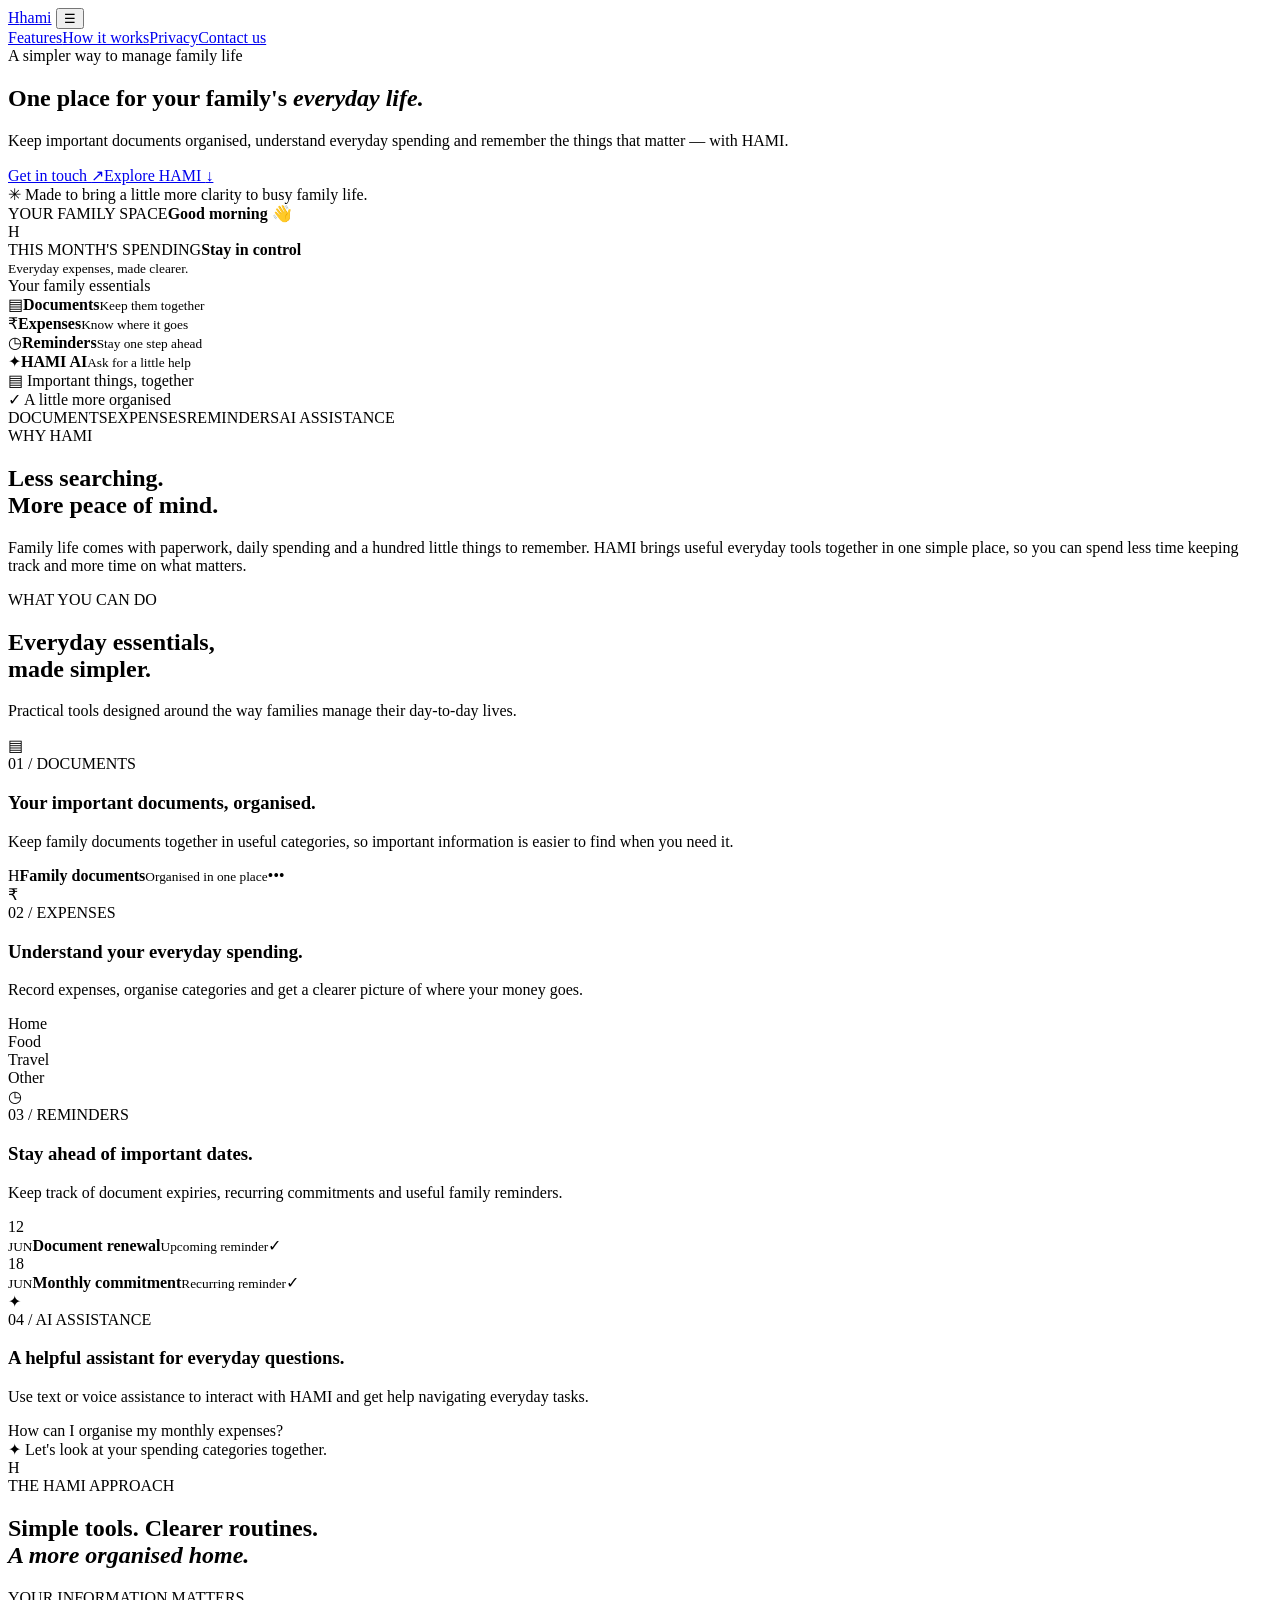
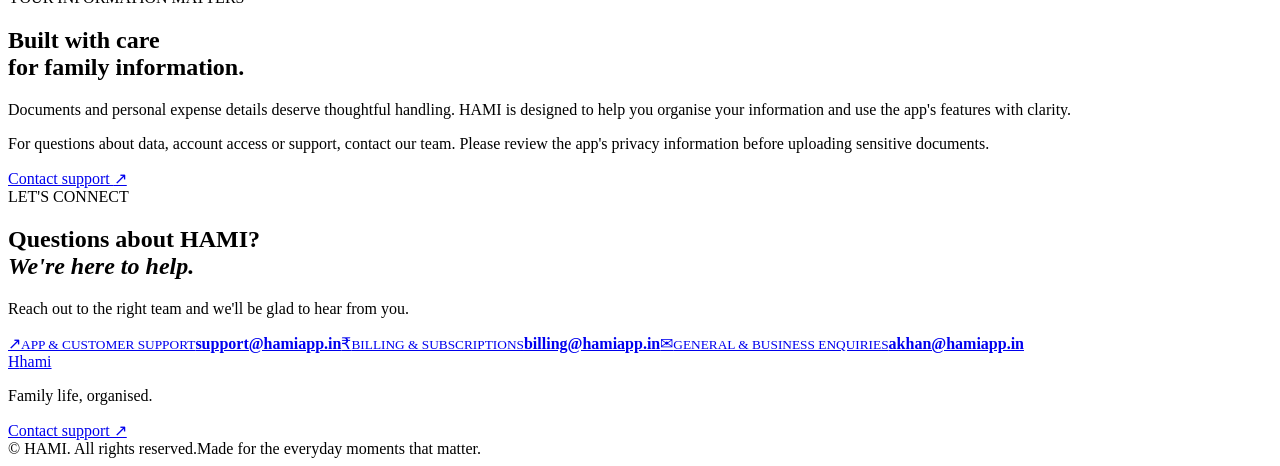
==== index.html @ 079fa2fc "Add HAMI one-page landing website" ====
<!doctype html>
<html lang="en">
<head>
  <meta charset="utf-8">
  <meta name="viewport" content="width=device-width, initial-scale=1">
  <meta name="theme-color" content="#123b32">
  <meta name="description" content="HAMI helps families organise important documents, track everyday expenses and stay on top of reminders.">
  <meta property="og:title" content="HAMI — Family life, organised">
  <meta property="og:description" content="One place for your family's documents, everyday expenses and reminders.">
  <meta property="og:type" content="website">
  <meta property="og:url" content="https://hamiapp.in/">
  <title>HAMI — Family life, organised</title>
  <link rel="icon" href="assets/favicon.svg" type="image/svg+xml">
  <link rel="preconnect" href="https://fonts.googleapis.com">
  <link rel="preconnect" href="https://fonts.gstatic.com" crossorigin>
  <link href="https://fonts.googleapis.com/css2?family=DM+Sans:wght@400;500;600;700&family=Manrope:wght@500;600;700;800&display=swap" rel="stylesheet">
  <link rel="stylesheet" href="styles.css">
</head>
<body>
  <header class="site-header">
    <nav class="nav wrap" aria-label="Main navigation">
      <a class="brand" href="#" aria-label="HAMI home"><span class="brand-mark">H</span><span>hami</span></a>
      <button class="menu-toggle" aria-label="Toggle navigation" aria-expanded="false">☰</button>
      <div class="nav-links"><a href="#features">Features</a><a href="#how">How it works</a><a href="#privacy">Privacy</a><a class="nav-cta" href="mailto:support@hamiapp.in">Contact us</a></div>
    </nav>
  </header>
  <main>
    <section class="hero"><div class="hero-glow"></div><div class="wrap hero-grid">
      <div class="hero-copy"><div class="eyebrow"><span class="eyebrow-dot"></span> A simpler way to manage family life</div>
        <h1>One place for your family's <em>everyday life.</em></h1>
        <p class="hero-lede">Keep important documents organised, understand everyday spending and remember the things that matter — with HAMI.</p>
        <div class="hero-actions"><a class="button button-light" href="mailto:support@hamiapp.in?subject=HAMI%20app%20enquiry">Get in touch <span>↗</span></a><a class="text-link" href="#features">Explore HAMI <span>↓</span></a></div>
        <div class="hero-note"><span class="note-icon">✳</span> Made to bring a little more clarity to busy family life.</div>
      </div>
      <div class="hero-art" aria-label="Illustration of the HAMI family organiser app"><div class="orbit orbit-one"></div><div class="orbit orbit-two"></div>
        <div class="app-card"><div class="app-top"><div><span class="app-kicker">YOUR FAMILY SPACE</span><strong>Good morning 👋</strong></div><span class="avatar">H</span></div>
          <div class="balance-card"><span>THIS MONTH'S SPENDING</span><strong>Stay in control</strong><div class="balance-line"><i></i><i></i><i></i><i></i><i></i><i></i><i></i><i></i><i></i><i></i><i></i><i></i></div><small>Everyday expenses, made clearer.</small></div>
          <div class="mini-heading">Your family essentials</div><div class="app-tiles">
            <div class="app-tile"><span class="tile-icon mint">▤</span><b>Documents</b><small>Keep them together</small></div><div class="app-tile"><span class="tile-icon peach">₹</span><b>Expenses</b><small>Know where it goes</small></div><div class="app-tile"><span class="tile-icon lilac">◷</span><b>Reminders</b><small>Stay one step ahead</small></div><div class="app-tile"><span class="tile-icon yellow">✦</span><b>HAMI AI</b><small>Ask for a little help</small></div>
          </div>
        </div><div class="floating-tag tag-doc"><span>▤</span> Important things, together</div><div class="floating-tag tag-check"><span>✓</span> A little more organised</div>
      </div></div><div class="hero-bottom wrap"><span>DOCUMENTS</span><i></i><span>EXPENSES</span><i></i><span>REMINDERS</span><i></i><span>AI ASSISTANCE</span></div>
    </section>
    <section class="intro section wrap" id="how"><div class="section-label">WHY HAMI</div><div class="intro-content"><h2>Less searching.<br><span>More peace of mind.</span></h2><p>Family life comes with paperwork, daily spending and a hundred little things to remember. HAMI brings useful everyday tools together in one simple place, so you can spend less time keeping track and more time on what matters.</p></div></section>
    <section class="features section" id="features"><div class="wrap"><div class="section-heading"><div><div class="section-label">WHAT YOU CAN DO</div><h2>Everyday essentials,<br>made simpler.</h2></div><p>Practical tools designed around the way families manage their day-to-day lives.</p></div>
      <div class="feature-grid">
        <article class="feature-card feature-large"><div class="feature-icon icon-green">▤</div><div class="feature-number">01 / DOCUMENTS</div><h3>Your important documents, organised.</h3><p>Keep family documents together in useful categories, so important information is easier to find when you need it.</p><div class="document-stack"><div class="doc doc-back"></div><div class="doc doc-mid"></div><div class="doc doc-front"><span>H</span><b>Family documents</b><small>Organised in one place</small><i>•••</i></div></div></article>
        <article class="feature-card"><div class="feature-icon icon-peach">₹</div><div class="feature-number">02 / EXPENSES</div><h3>Understand your everyday spending.</h3><p>Record expenses, organise categories and get a clearer picture of where your money goes.</p><div class="spend-bars"><div><span>Home</span><i style="--w:86%"></i></div><div><span>Food</span><i style="--w:62%"></i></div><div><span>Travel</span><i style="--w:43%"></i></div><div><span>Other</span><i style="--w:28%"></i></div></div></article>
        <article class="feature-card"><div class="feature-icon icon-lilac">◷</div><div class="feature-number">03 / REMINDERS</div><h3>Stay ahead of important dates.</h3><p>Keep track of document expiries, recurring commitments and useful family reminders.</p><div class="reminder-list"><div><span class="date-chip">12<br><small>JUN</small></span><span><b>Document renewal</b><small>Upcoming reminder</small></span><span class="check">✓</span></div><div><span class="date-chip date-soft">18<br><small>JUN</small></span><span><b>Monthly commitment</b><small>Recurring reminder</small></span><span class="check">✓</span></div></div></article>
        <article class="feature-card feature-ai"><div class="feature-icon icon-yellow">✦</div><div class="feature-number">04 / AI ASSISTANCE</div><h3>A helpful assistant for everyday questions.</h3><p>Use text or voice assistance to interact with HAMI and get help navigating everyday tasks.</p><div class="chat-preview"><div class="chat-bubble">How can I organise my monthly expenses?</div><div class="chat-reply"><span class="ai-spark">✦</span> Let's look at your spending categories together.</div></div></article>
      </div></div></section>
    <section class="statement section wrap"><div class="statement-mark">H</div><div><div class="section-label">THE HAMI APPROACH</div><h2>Simple tools. Clearer routines.<br><em>A more organised home.</em></h2></div></section>
    <section class="privacy section" id="privacy"><div class="wrap privacy-grid"><div><div class="section-label">YOUR INFORMATION MATTERS</div><h2>Built with care<br>for family information.</h2></div><div class="privacy-copy"><p>Documents and personal expense details deserve thoughtful handling. HAMI is designed to help you organise your information and use the app's features with clarity.</p><p>For questions about data, account access or support, contact our team. Please review the app's privacy information before uploading sensitive documents.</p><a class="text-link dark-link" href="mailto:support@hamiapp.in?subject=Privacy%20question">Contact support <span>↗</span></a></div></div></section>
    <section class="contact section wrap"><div class="contact-panel"><div class="section-label">LET'S CONNECT</div><h2>Questions about HAMI?<br><em>We're here to help.</em></h2><p>Reach out to the right team and we'll be glad to hear from you.</p><div class="contact-links">
      <a href="mailto:support@hamiapp.in"><span class="contact-symbol">↗</span><span><small>APP & CUSTOMER SUPPORT</small><b>support@hamiapp.in</b></span></a><a href="mailto:billing@hamiapp.in"><span class="contact-symbol">₹</span><span><small>BILLING & SUBSCRIPTIONS</small><b>billing@hamiapp.in</b></span></a><a href="mailto:akhan@hamiapp.in"><span class="contact-symbol">✉</span><span><small>GENERAL & BUSINESS ENQUIRIES</small><b>akhan@hamiapp.in</b></span></a>
    </div></div></section>
  </main>
  <footer class="footer"><div class="wrap footer-top"><a class="brand brand-footer" href="#"><span class="brand-mark">H</span><span>hami</span></a><p>Family life, organised.</p><a href="mailto:support@hamiapp.in">Contact support ↗</a></div><div class="wrap footer-bottom"><span>© <span id="year"></span> HAMI. All rights reserved.</span><span>Made for the everyday moments that matter.</span></div></footer>
  <script src="script.js"></script>
</body></html>
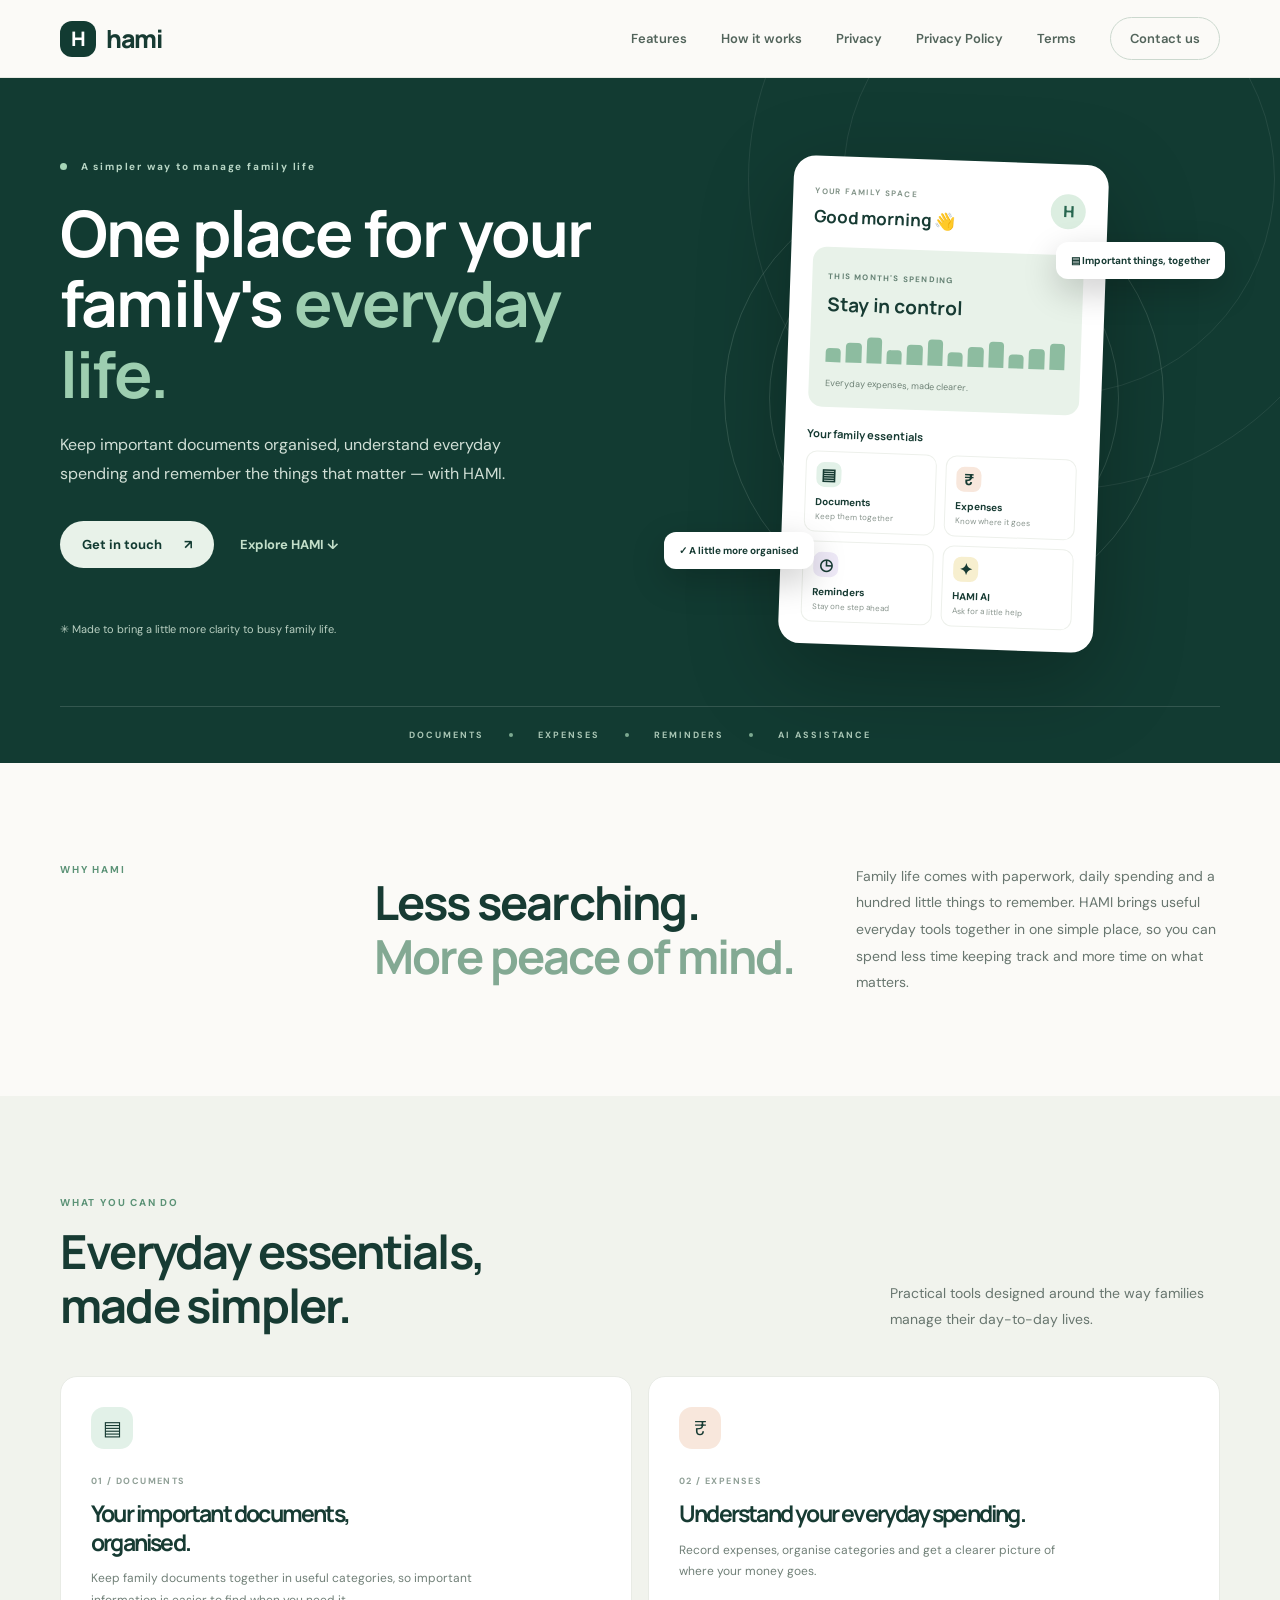
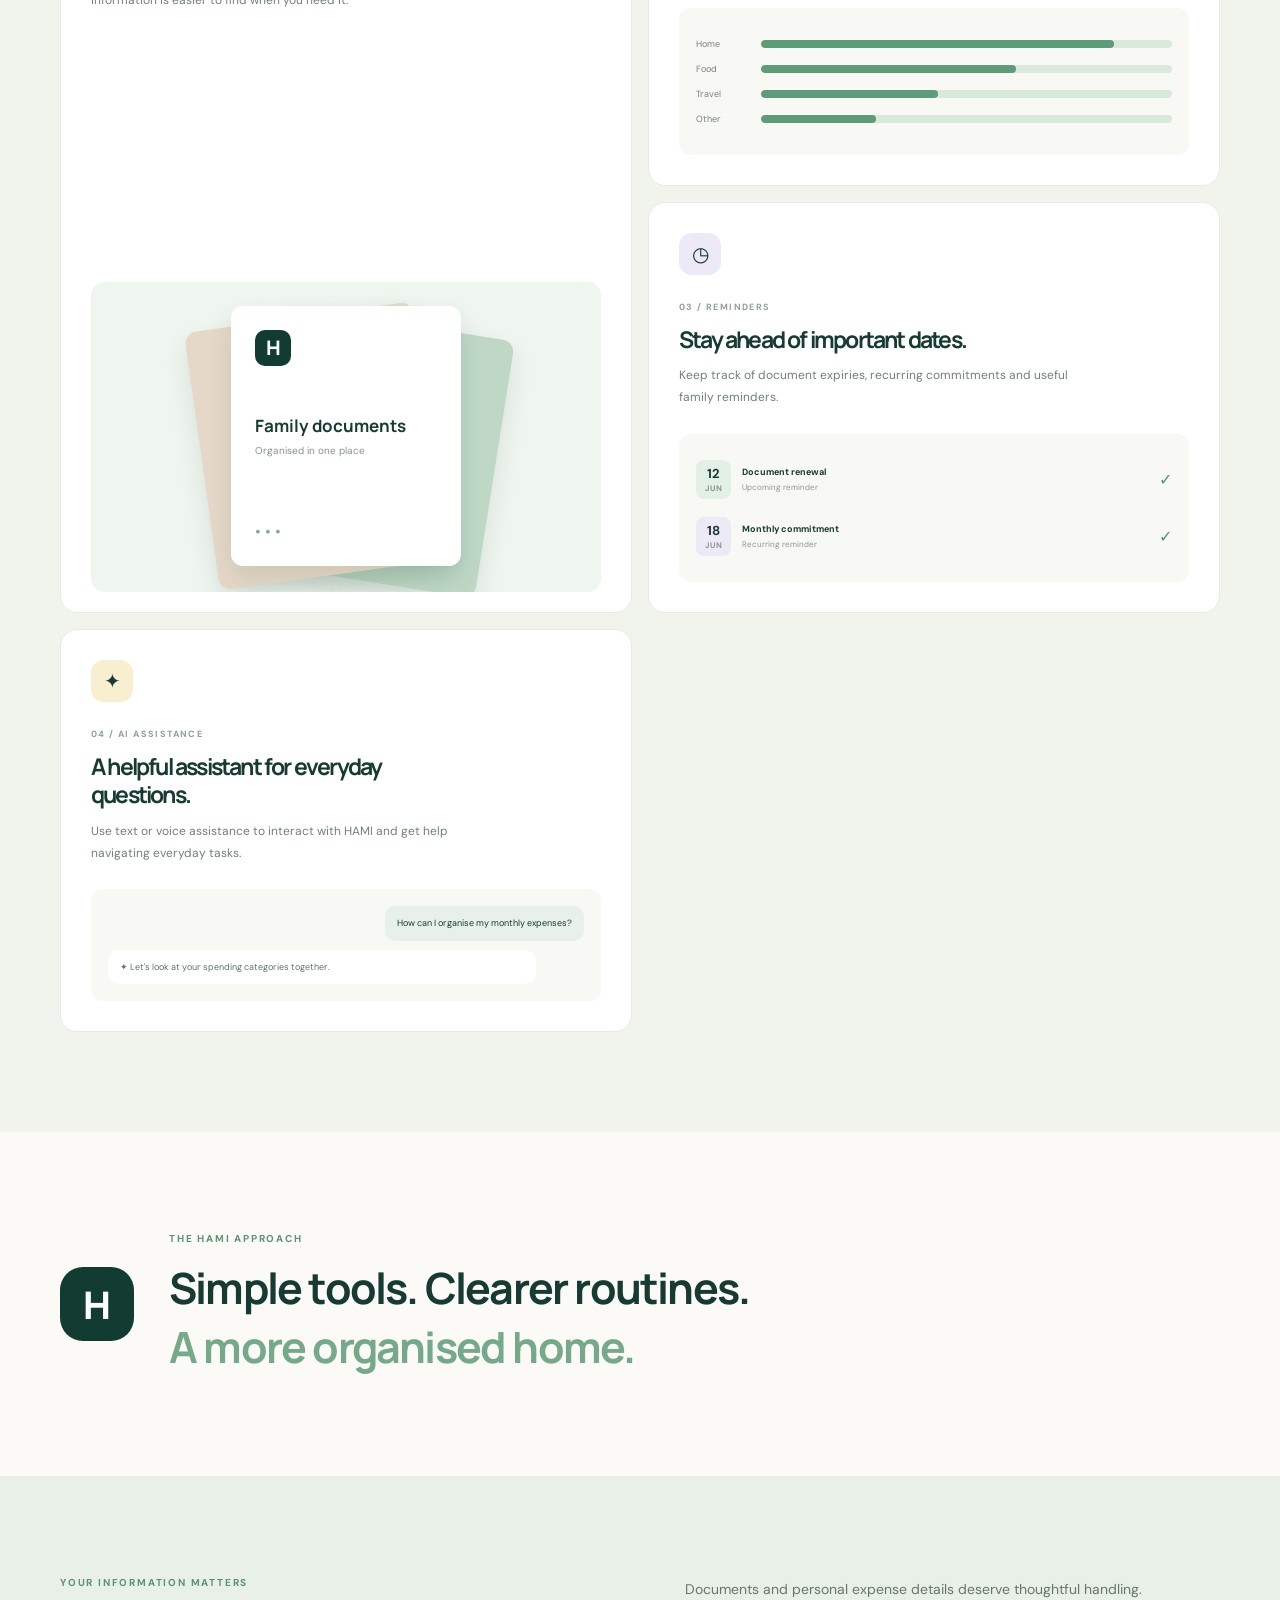
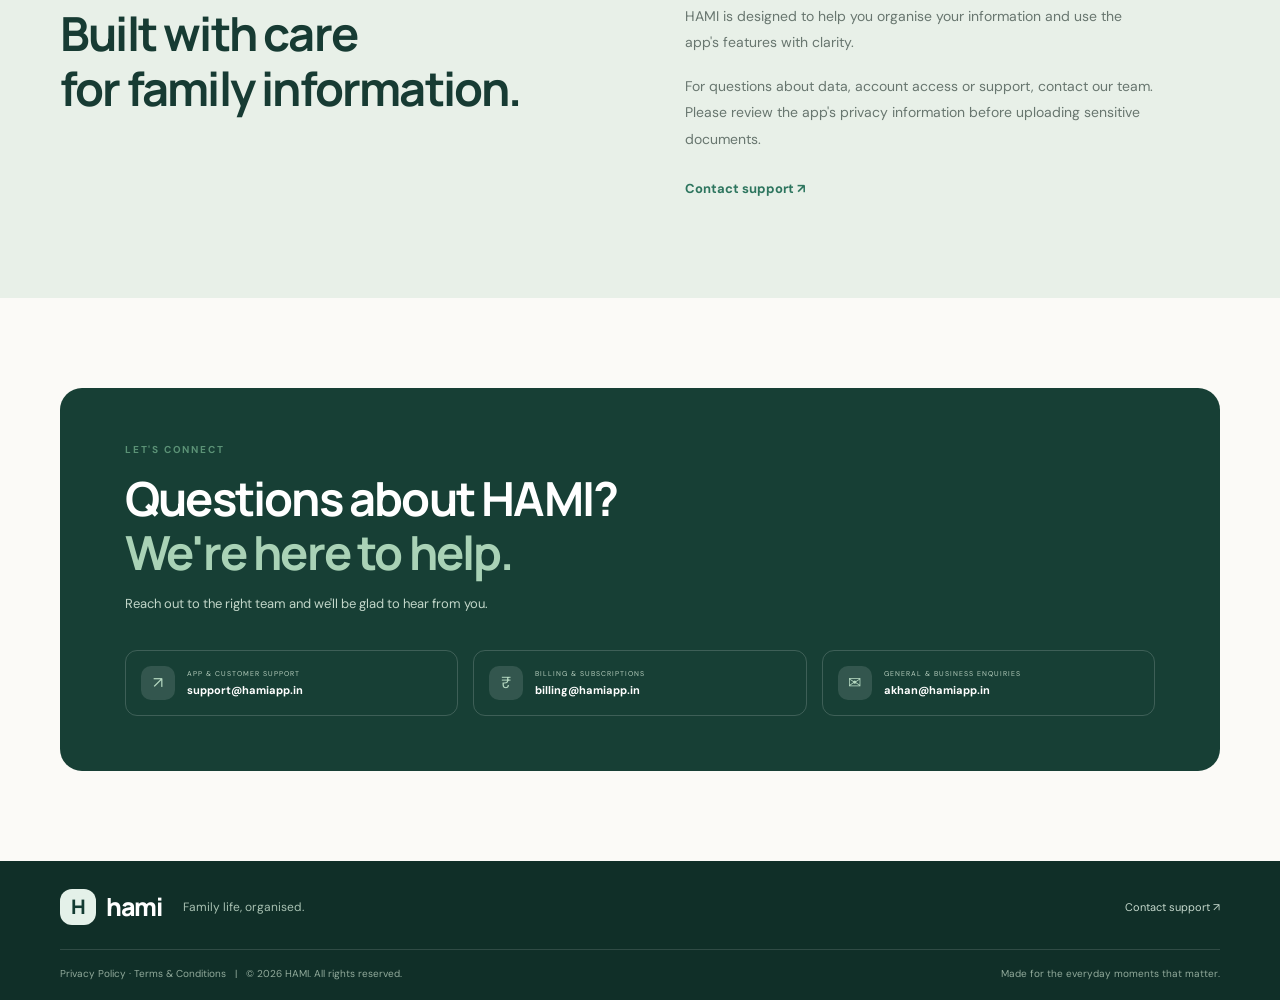
==== commit 1ebcfc47: "Link legal pages from HAMI landing page" ====
--- a/index.html
+++ b/index.html
@@ -21,7 +21,7 @@
     <nav class="nav wrap" aria-label="Main navigation">
       <a class="brand" href="#" aria-label="HAMI home"><span class="brand-mark">H</span><span>hami</span></a>
       <button class="menu-toggle" aria-label="Toggle navigation" aria-expanded="false">☰</button>
-      <div class="nav-links"><a href="#features">Features</a><a href="#how">How it works</a><a href="#privacy">Privacy</a><a class="nav-cta" href="mailto:support@hamiapp.in">Contact us</a></div>
+      <div class="nav-links"><a href="#features">Features</a><a href="#how">How it works</a><a href="#privacy">Privacy</a><a href="/privacy">Privacy Policy</a><a href="/terms">Terms</a><a class="nav-cta" href="mailto:support@hamiapp.in">Contact us</a></div>
     </nav>
   </header>
   <main>
@@ -51,10 +51,10 @@
       </div></div></section>
     <section class="statement section wrap"><div class="statement-mark">H</div><div><div class="section-label">THE HAMI APPROACH</div><h2>Simple tools. Clearer routines.<br><em>A more organised home.</em></h2></div></section>
     <section class="privacy section" id="privacy"><div class="wrap privacy-grid"><div><div class="section-label">YOUR INFORMATION MATTERS</div><h2>Built with care<br>for family information.</h2></div><div class="privacy-copy"><p>Documents and personal expense details deserve thoughtful handling. HAMI is designed to help you organise your information and use the app's features with clarity.</p><p>For questions about data, account access or support, contact our team. Please review the app's privacy information before uploading sensitive documents.</p><a class="text-link dark-link" href="mailto:support@hamiapp.in?subject=Privacy%20question">Contact support <span>↗</span></a></div></div></section>
-    <section class="contact section wrap"><div class="contact-panel"><div class="section-label">LET'S CONNECT</div><h2>Questions about HAMI?<br><em>We're here to help.</em></h2><p>Reach out to the right team and we'll be glad to hear from you.</p><div class="contact-links">
+    <section class="contact section wrap" id="contact"><div class="contact-panel"><div class="section-label">LET'S CONNECT</div><h2>Questions about HAMI?<br><em>We're here to help.</em></h2><p>Reach out to the right team and we'll be glad to hear from you.</p><div class="contact-links">
       <a href="mailto:support@hamiapp.in"><span class="contact-symbol">↗</span><span><small>APP & CUSTOMER SUPPORT</small><b>support@hamiapp.in</b></span></a><a href="mailto:billing@hamiapp.in"><span class="contact-symbol">₹</span><span><small>BILLING & SUBSCRIPTIONS</small><b>billing@hamiapp.in</b></span></a><a href="mailto:akhan@hamiapp.in"><span class="contact-symbol">✉</span><span><small>GENERAL & BUSINESS ENQUIRIES</small><b>akhan@hamiapp.in</b></span></a>
     </div></div></section>
   </main>
-  <footer class="footer"><div class="wrap footer-top"><a class="brand brand-footer" href="#"><span class="brand-mark">H</span><span>hami</span></a><p>Family life, organised.</p><a href="mailto:support@hamiapp.in">Contact support ↗</a></div><div class="wrap footer-bottom"><span>© <span id="year"></span> HAMI. All rights reserved.</span><span>Made for the everyday moments that matter.</span></div></footer>
+  <footer class="footer"><div class="wrap footer-top"><a class="brand brand-footer" href="#"><span class="brand-mark">H</span><span>hami</span></a><p>Family life, organised.</p><a href="mailto:support@hamiapp.in">Contact support ↗</a></div><div class="wrap footer-bottom"><span><a href="/privacy">Privacy Policy</a> · <a href="/terms">Terms & Conditions</a> &nbsp; | &nbsp; © <span id="year"></span> HAMI. All rights reserved.</span><span>Made for the everyday moments that matter.</span></div></footer>
   <script src="script.js"></script>
 </body></html>
--- a/styles.css
+++ b/styles.css
@@ -0,0 +1 @@
+:root{--ink:#173b33;--deep:#123b32;--green:#2d755e;--paper:#fbfaf7;--muted:#68766f;--peach:#f8e7dc;--lilac:#eee9f7;--yellow:#f7efcf}*{box-sizing:border-box}html{scroll-behavior:smooth}body{margin:0;background:var(--paper);color:var(--ink);font-family:"DM Sans",sans-serif}a{color:inherit;text-decoration:none}.wrap{width:min(1160px,calc(100% - 48px));margin:auto}.site-header{height:78px;background:#fbfaf7f2;border-bottom:1px solid #e7e9e3;position:sticky;top:0;z-index:20;backdrop-filter:blur(14px)}.nav{height:100%;display:flex;align-items:center;justify-content:space-between}.brand{display:flex;align-items:center;gap:10px;font:800 25px Manrope,sans-serif;letter-spacing:-1.4px}.brand-mark{display:grid;place-items:center;width:36px;height:36px;background:var(--deep);color:#fff;border-radius:12px;font:800 20px Manrope}.nav-links{display:flex;align-items:center;gap:34px;font-size:13px;font-weight:600;color:#52645b}.nav-cta{border:1px solid #cbd8ce;border-radius:30px;padding:12px 19px}.menu-toggle{display:none;border:0;background:none;font-size:23px;color:var(--ink)}.hero{background:var(--deep);color:#fff;position:relative;overflow:hidden;padding:82px 0 0}.hero:before,.hero:after{content:"";position:absolute;border:1px solid #ffffff14;border-radius:50%;right:-90px;top:-210px;width:620px;height:620px}.hero:after{width:430px;height:430px;right:5px;top:-115px}.hero-grid{display:grid;grid-template-columns:1fr 1fr;align-items:center;gap:54px;position:relative;z-index:1;padding-bottom:70px}.eyebrow,.section-label,.feature-number{font-size:10px;letter-spacing:1.8px;font-weight:700}.eyebrow{color:#b9d7c6}.eyebrow-dot{display:inline-block;width:7px;height:7px;border-radius:50%;background:#a6d5b7;margin-right:10px}h1,h2,h3{font-family:Manrope,sans-serif;letter-spacing:-1.8px}h1{font-size:clamp(42px,5vw,65px);line-height:1.1;margin:25px 0 22px}h1 em,h2 em{font-style:normal;color:#9dceb0}.hero-lede{font-size:16px;line-height:1.8;color:#d1dfd6;max-width:490px}.hero-actions{display:flex;align-items:center;gap:26px;margin-top:32px}.button{display:inline-flex;gap:22px;border-radius:30px;padding:15px 22px;font-weight:700;font-size:13px}.button-light{background:#e8f2e9;color:var(--deep)}.text-link{font-weight:700;font-size:13px;color:#c2dec9}.hero-note{margin-top:54px;color:#b8cfc1;font-size:11px}.hero-art{height:475px;display:grid;place-items:center;position:relative}.orbit{position:absolute;border:1px solid #ddf1e226;border-radius:50%;width:440px;height:440px}.orbit-two{width:350px;height:350px}.app-card{width:315px;background:#fff;color:var(--ink);border-radius:22px;padding:22px;box-shadow:0 28px 90px #0004;transform:rotate(2deg);position:relative;z-index:2}.app-top{display:flex;justify-content:space-between;align-items:center;margin-bottom:19px}.app-top strong{display:block;font:700 17px Manrope;margin-top:6px}.app-kicker{font-size:8px;letter-spacing:1.4px;color:#84958a;font-weight:700}.avatar{width:35px;height:35px;border-radius:50%;display:grid;place-items:center;background:#dceee1;color:#27664f;font-weight:800}.balance-card{background:#e8f2e9;border-radius:14px;padding:16px}.balance-card>span{font-size:8px;letter-spacing:1.2px;color:#658274;font-weight:700}.balance-card strong{display:block;font:700 19px Manrope;margin:7px 0 14px}.balance-card small{font-size:9px;color:#6e8276}.balance-line{height:31px;display:flex;align-items:end;gap:5px;margin-bottom:8px}.balance-line i{display:block;flex:1;border-radius:4px 4px 0 0;background:#8dbca0;height:55%}.balance-line i:nth-child(3n){height:85%}.balance-line i:nth-child(3n+1){height:45%}.balance-line i:nth-child(3n+2){height:65%}.mini-heading{font:700 11px Manrope;margin:19px 0 10px}.app-tiles{display:grid;grid-template-columns:1fr 1fr;gap:9px}.app-tile{border:1px solid #edf0eb;border-radius:11px;padding:10px}.tile-icon{display:grid;place-items:center;width:25px;height:25px;border-radius:8px;font-weight:700;margin-bottom:8px}.mint,.icon-green{background:#e2f1e8}.peach,.icon-peach{background:var(--peach)}.lilac,.icon-lilac{background:var(--lilac)}.yellow,.icon-yellow{background:var(--yellow)}.app-tile b,.app-tile small{display:block}.app-tile b{font-size:10px}.app-tile small{font-size:8px;color:#89958e;margin-top:3px}.floating-tag{position:absolute;z-index:3;background:#fff;color:var(--ink);border-radius:12px;padding:12px 15px;box-shadow:0 12px 35px #0003;font-size:10px;font-weight:700}.tag-doc{top:82px;right:-5px}.tag-check{bottom:66px;left:-3px}.hero-bottom{height:57px;border-top:1px solid #ffffff24;display:flex;align-items:center;justify-content:center;gap:25px;color:#a9c6b5;font-size:9px;letter-spacing:2px;font-weight:700;position:relative;z-index:1}.hero-bottom i{height:4px;width:4px;border-radius:50%;background:#7da991}.section{padding:100px 0}.intro{display:grid;grid-template-columns:.6fr 2fr;gap:60px}.section-label{color:#5b9276}.intro-content{display:grid;grid-template-columns:1fr .85fr;gap:55px;align-items:center}.intro h2,.section-heading h2,.privacy h2,.contact h2{font-size:clamp(32px,4vw,47px);line-height:1.16;margin:0}.intro h2 span{color:#83a993}.intro p,.section-heading>p,.privacy-copy p{color:var(--muted);font-size:14px;line-height:1.9;margin:0}.features{background:#f1f3ed}.section-heading{display:flex;justify-content:space-between;align-items:end;margin-bottom:43px}.section-heading h2{margin-top:15px}.section-heading>p{max-width:330px}.feature-grid{display:grid;grid-template-columns:1fr 1fr;gap:16px}.feature-card{background:#fff;border:1px solid #e8ebe5;border-radius:17px;padding:30px;min-height:350px;position:relative;overflow:hidden}.feature-large{grid-row:span 2;min-height:716px}.feature-icon{width:42px;height:42px;border-radius:13px;display:grid;place-items:center;font-size:20px;margin-bottom:26px}.feature-number{font-size:9px;color:#90a097;letter-spacing:1.4px}.feature-card h3{font-size:23px;line-height:1.25;max-width:350px;margin:12px 0}.feature-card p{font-size:12px;line-height:1.8;color:#718078;max-width:390px}.document-stack{position:absolute;left:30px;right:30px;bottom:20px;height:310px;background:#eff5ef;border-radius:14px;display:flex;justify-content:center;align-items:center;overflow:hidden}.doc{position:absolute;width:230px;height:260px;border-radius:12px;box-shadow:0 12px 25px #2046311f}.doc-back{background:#bfd8c6;transform:translate(35px,15px) rotate(9deg)}.doc-mid{background:#e6d8c8;transform:translate(-30px,9px) rotate(-8deg)}.doc-front{background:#fff;transform:translateY(-1px);padding:24px;display:flex;flex-direction:column}.doc-front span{width:36px;height:36px;border-radius:10px;background:var(--deep);color:#fff;display:grid;place-items:center;font:800 20px Manrope}.doc-front b{font:700 17px Manrope;margin-top:48px}.doc-front small{font-size:10px;color:#84958a;margin-top:7px}.doc-front i{margin-top:auto;color:#86a994;font-style:normal;letter-spacing:4px}.spend-bars,.reminder-list,.chat-preview{background:#f8f8f4;border-radius:12px;padding:17px;margin-top:25px}.spend-bars div{display:grid;grid-template-columns:55px 1fr;align-items:center;gap:10px;margin:13px 0;font-size:9px;color:#75837a}.spend-bars i{height:8px;background:#d9eadd;border-radius:8px;position:relative;overflow:hidden}.spend-bars i:after{content:"";position:absolute;inset:0 auto 0 0;width:var(--w);background:#5e9b79;border-radius:8px}.reminder-list>div{display:flex;align-items:center;gap:11px;padding:9px 0}.date-chip{width:35px;height:39px;border-radius:8px;background:#e2f0e6;display:grid;place-content:center;text-align:center;font-weight:700;font-size:13px;line-height:1}.date-chip small{font-size:7px;letter-spacing:1px}.date-soft{background:#eee9f7}.reminder-list b,.reminder-list small{display:block}.reminder-list b{font-size:9px}.reminder-list small{font-size:8px;color:#8a978f;margin-top:4px}.check{margin-left:auto;color:#4c956d}.chat-preview{display:grid;gap:9px}.chat-bubble,.chat-reply{padding:10px 12px;border-radius:10px;font-size:9px;line-height:1.6;max-width:90%}.chat-bubble{background:#e8f1e9;margin-left:auto}.chat-reply{background:#fff;color:#61736a}.statement{display:flex;align-items:center;gap:35px}.statement-mark{width:74px;height:74px;flex:0 0 74px;background:var(--deep);color:#fff;border-radius:23px;display:grid;place-items:center;font:800 38px Manrope}.statement h2{font-size:clamp(28px,3.7vw,43px);margin:13px 0 0}.statement h2 em{color:#76a88a}.privacy{background:#e8f0e8}.privacy-grid{display:grid;grid-template-columns:1fr 1fr;gap:90px}.privacy h2{margin-top:17px}.privacy-copy{max-width:470px}.privacy-copy p{margin-bottom:17px}.dark-link{display:inline-block;color:var(--green);margin-top:10px}.contact{padding-top:90px;padding-bottom:90px}.contact-panel{background:#173f35;color:#fff;border-radius:22px;padding:55px 65px;position:relative;overflow:hidden}.contact h2{margin:15px 0}.contact h2 em{color:#a9d2b6;font-style:normal}.contact-panel>p{color:#c2d6c9;font-size:13px}.contact-links{display:grid;grid-template-columns:repeat(3,1fr);gap:15px;margin-top:38px;position:relative;z-index:1}.contact-links>a{display:flex;align-items:center;gap:12px;border:1px solid #ffffff2b;padding:15px;border-radius:12px;min-width:0}.contact-symbol{width:34px;height:34px;flex:0 0 34px;border-radius:10px;background:#ffffff1f;display:grid;place-items:center;color:#b6d9c1}.contact-links small,.contact-links b{display:block}.contact-links small{font-size:7px;letter-spacing:1px;color:#b5cdbd}.contact-links b{font-size:11px;margin-top:5px;overflow-wrap:anywhere}.footer{background:#102f28;color:#c5d8cc;padding:28px 0 20px}.footer-top{display:flex;align-items:center;gap:22px;padding-bottom:24px}.brand-footer{color:#fff}.brand-footer .brand-mark{background:#e4f1e9;color:var(--deep)}.footer-top p{margin:0;color:#a7c0b1;font-size:12px}.footer-top>a:last-child{margin-left:auto;font-size:11px}.footer-bottom{border-top:1px solid #ffffff22;padding-top:17px;display:flex;justify-content:space-between;color:#91aa9b;font-size:10px}@media(max-width:800px){.wrap{width:min(100% - 36px,600px)}.site-header{height:68px}.menu-toggle{display:block}.nav-links{display:none;position:absolute;top:67px;left:0;right:0;background:var(--paper);padding:20px 24px 25px;flex-direction:column;align-items:flex-start;gap:20px;border-bottom:1px solid #e7e9e3}.nav-links.open{display:flex}.hero{padding-top:58px}.hero-grid{grid-template-columns:1fr;gap:12px;padding-bottom:35px}.hero-art{height:410px}.hero-bottom{gap:12px;font-size:7px;letter-spacing:1px}.intro{grid-template-columns:1fr;gap:25px;padding-top:75px;padding-bottom:75px}.intro-content{grid-template-columns:1fr;gap:20px}.section{padding:75px 0}.section-heading{display:block}.section-heading>p{margin-top:20px}.feature-grid{grid-template-columns:1fr}.feature-large{grid-row:auto;min-height:650px}.feature-card{min-height:330px}.document-stack{height:280px}.privacy-grid{grid-template-columns:1fr;gap:25px}.contact-panel{padding:38px 25px}.contact-links{grid-template-columns:1fr}.statement{gap:20px}.statement-mark{width:55px;height:55px;flex-basis:55px;border-radius:16px;font-size:28px}}@media(max-width:430px){h1{font-size:43px}.hero-art{transform:scale(.9);margin:-10px -20px}.hero-bottom{flex-wrap:wrap;height:auto;padding:16px 0}.floating-tag{font-size:9px}.tag-doc{right:0}.tag-check{left:0}.feature-card{padding:24px}.feature-large{min-height:620px}.footer-top{flex-wrap:wrap}.footer-top>a:last-child{width:100%;margin-left:0}.footer-bottom{gap:12px;flex-direction:column}}
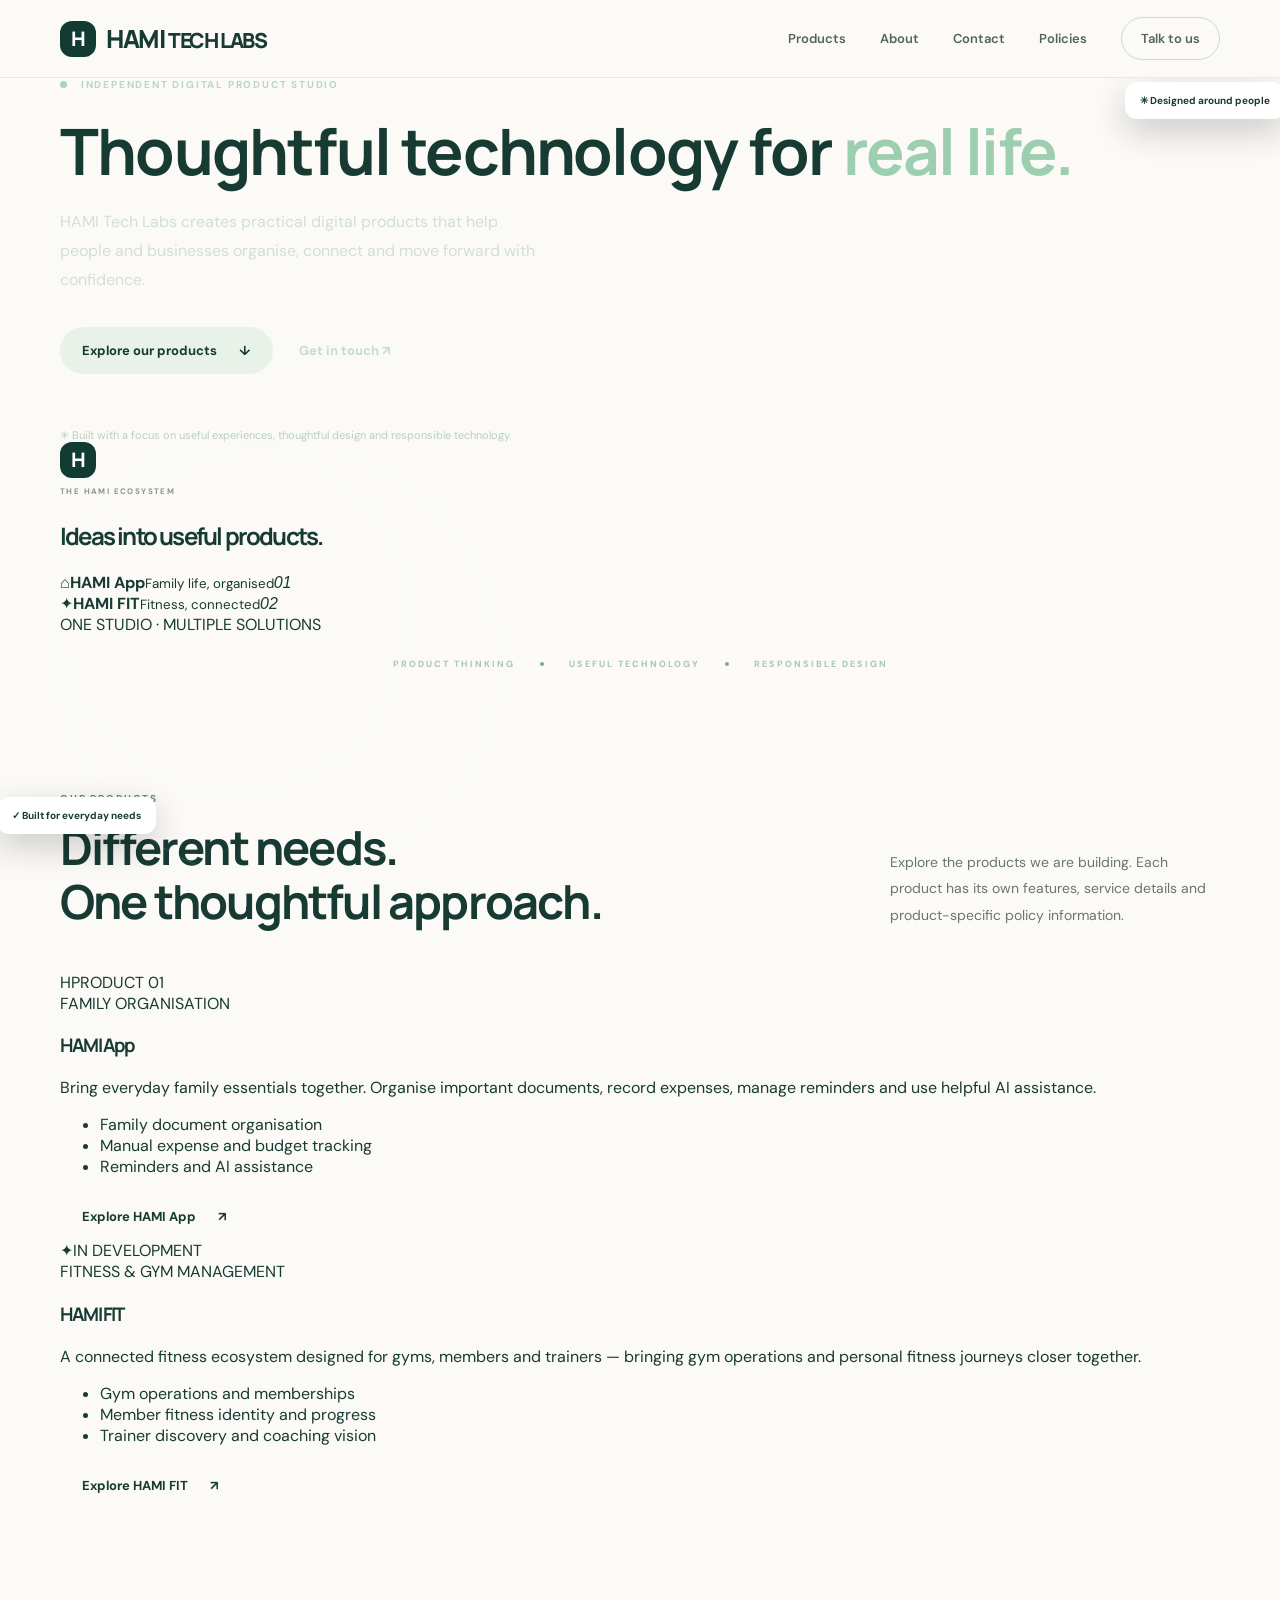
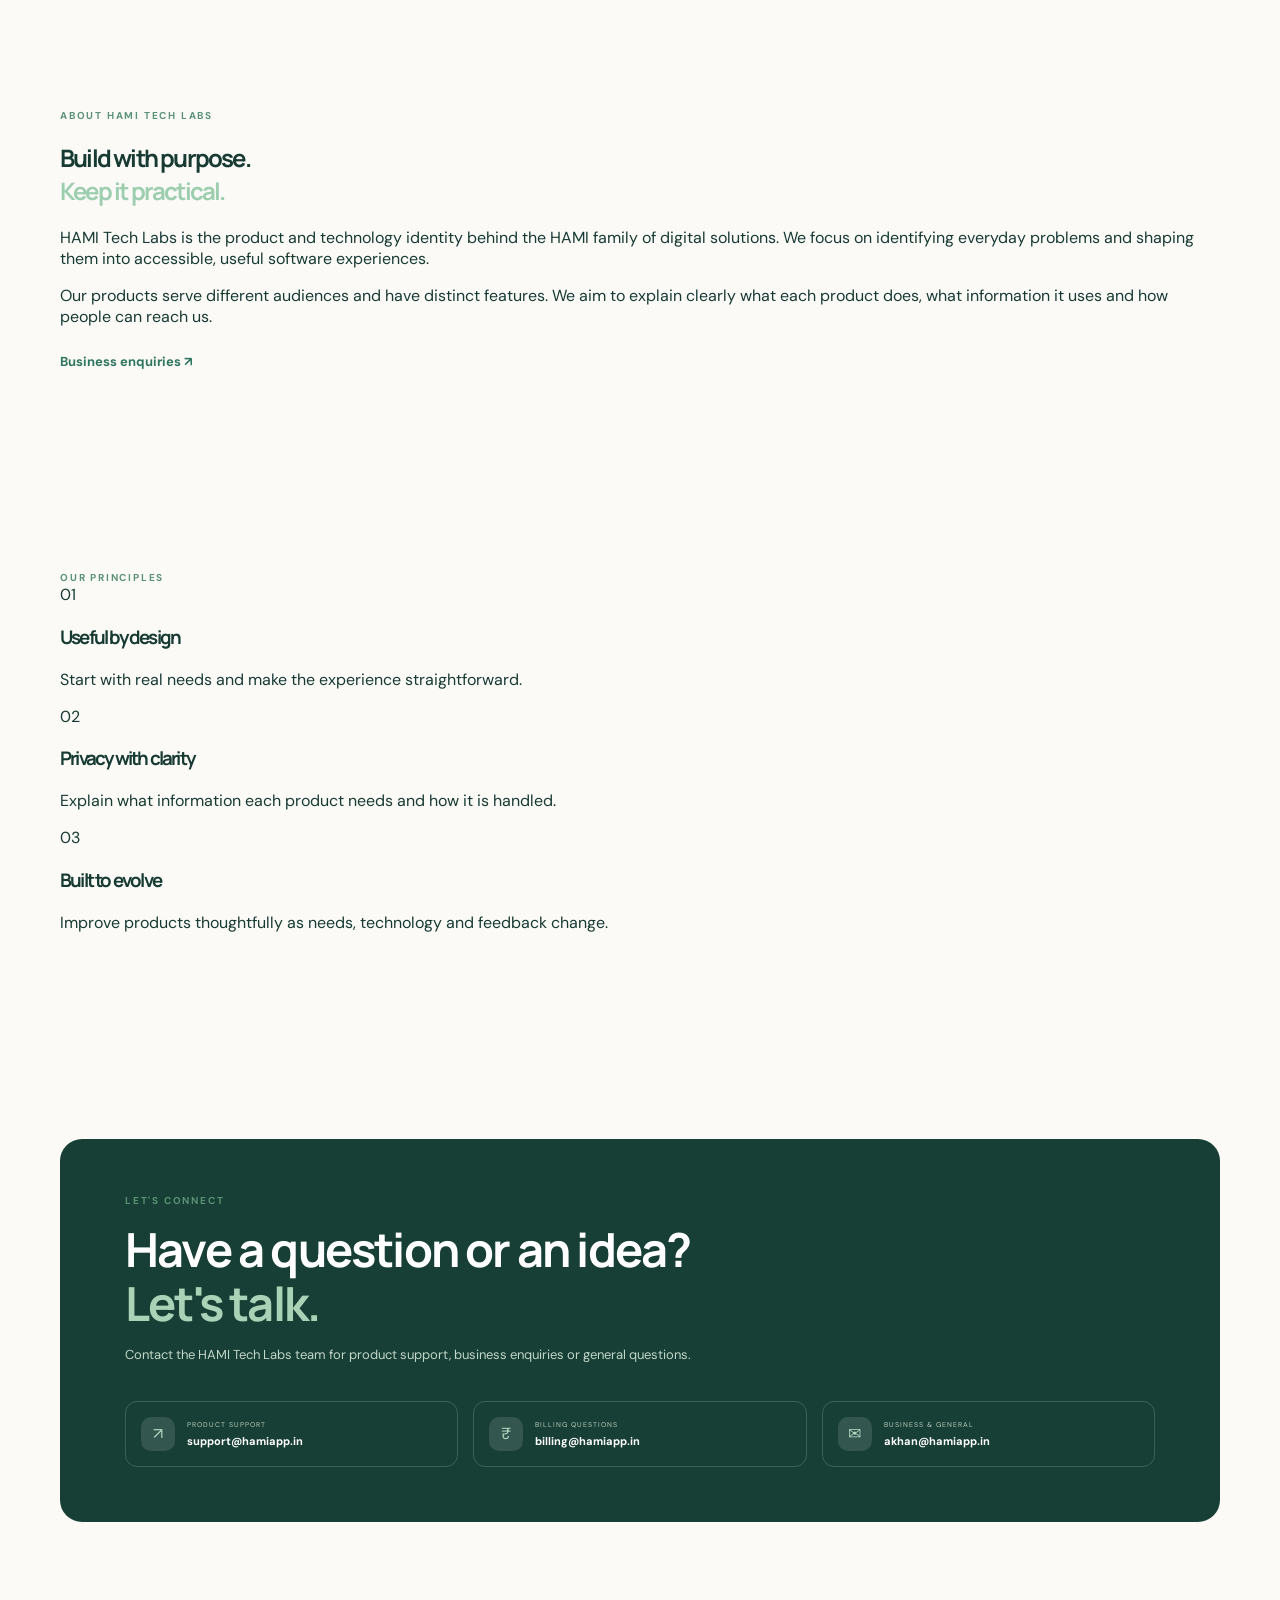
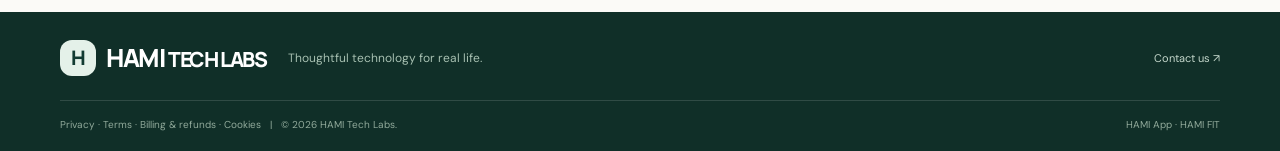
==== commit 2724ac42: "Build HAMI Tech Labs corporate homepage" ====
--- a/index.html
+++ b/index.html
@@ -4,12 +4,12 @@
   <meta charset="utf-8">
   <meta name="viewport" content="width=device-width, initial-scale=1">
   <meta name="theme-color" content="#123b32">
-  <meta name="description" content="HAMI helps families organise important documents, track everyday expenses and stay on top of reminders.">
-  <meta property="og:title" content="HAMI — Family life, organised">
-  <meta property="og:description" content="One place for your family's documents, everyday expenses and reminders.">
+  <meta name="description" content="HAMI Tech Labs builds practical digital products. Discover HAMI, a family organisation app, and HAMI FIT, a fitness and gym management platform.">
+  <meta property="og:title" content="HAMI Tech Labs — Practical technology for everyday life">
+  <meta property="og:description" content="Meet HAMI and HAMI FIT, products by HAMI Tech Labs.">
   <meta property="og:type" content="website">
   <meta property="og:url" content="https://hamiapp.in/">
-  <title>HAMI — Family life, organised</title>
+  <title>HAMI Tech Labs — Practical technology for everyday life</title>
   <link rel="icon" href="assets/favicon.svg" type="image/svg+xml">
   <link rel="preconnect" href="https://fonts.googleapis.com">
   <link rel="preconnect" href="https://fonts.gstatic.com" crossorigin>
@@ -17,44 +17,93 @@
   <link rel="stylesheet" href="styles.css">
 </head>
 <body>
-  <header class="site-header">
-    <nav class="nav wrap" aria-label="Main navigation">
-      <a class="brand" href="#" aria-label="HAMI home"><span class="brand-mark">H</span><span>hami</span></a>
-      <button class="menu-toggle" aria-label="Toggle navigation" aria-expanded="false">☰</button>
-      <div class="nav-links"><a href="#features">Features</a><a href="#how">How it works</a><a href="#privacy">Privacy</a><a href="/privacy">Privacy Policy</a><a href="/terms">Terms</a><a class="nav-cta" href="mailto:support@hamiapp.in">Contact us</a></div>
-    </nav>
-  </header>
-  <main>
-    <section class="hero"><div class="hero-glow"></div><div class="wrap hero-grid">
-      <div class="hero-copy"><div class="eyebrow"><span class="eyebrow-dot"></span> A simpler way to manage family life</div>
-        <h1>One place for your family's <em>everyday life.</em></h1>
-        <p class="hero-lede">Keep important documents organised, understand everyday spending and remember the things that matter — with HAMI.</p>
-        <div class="hero-actions"><a class="button button-light" href="mailto:support@hamiapp.in?subject=HAMI%20app%20enquiry">Get in touch <span>↗</span></a><a class="text-link" href="#features">Explore HAMI <span>↓</span></a></div>
-        <div class="hero-note"><span class="note-icon">✳</span> Made to bring a little more clarity to busy family life.</div>
+<header class="site-header">
+  <nav class="nav wrap" aria-label="Main navigation">
+    <a class="brand" href="/" aria-label="HAMI Tech Labs home"><span class="brand-mark">H</span><span>HAMI <small>TECH LABS</small></span></a>
+    <button class="menu-toggle" aria-label="Toggle navigation" aria-expanded="false">☰</button>
+    <div class="nav-links"><a href="#products">Products</a><a href="#about">About</a><a href="#contact">Contact</a><a href="/privacy.html">Policies</a><a class="nav-cta" href="mailto:akhan@hamiapp.in">Talk to us</a></div>
+  </nav>
+</header>
+<main>
+  <section class="corporate-hero">
+    <div class="hero-glow"></div>
+    <div class="wrap corporate-hero-grid">
+      <div class="hero-copy">
+        <div class="eyebrow"><span class="eyebrow-dot"></span> INDEPENDENT DIGITAL PRODUCT STUDIO</div>
+        <h1>Thoughtful technology for <em>real life.</em></h1>
+        <p class="hero-lede">HAMI Tech Labs creates practical digital products that help people and businesses organise, connect and move forward with confidence.</p>
+        <div class="hero-actions"><a class="button button-light" href="#products">Explore our products <span>↓</span></a><a class="text-link" href="mailto:akhan@hamiapp.in">Get in touch <span>↗</span></a></div>
+        <div class="hero-note"><span class="note-icon">✳</span> Built with a focus on useful experiences, thoughtful design and responsible technology.</div>
       </div>
-      <div class="hero-art" aria-label="Illustration of the HAMI family organiser app"><div class="orbit orbit-one"></div><div class="orbit orbit-two"></div>
-        <div class="app-card"><div class="app-top"><div><span class="app-kicker">YOUR FAMILY SPACE</span><strong>Good morning 👋</strong></div><span class="avatar">H</span></div>
-          <div class="balance-card"><span>THIS MONTH'S SPENDING</span><strong>Stay in control</strong><div class="balance-line"><i></i><i></i><i></i><i></i><i></i><i></i><i></i><i></i><i></i><i></i><i></i><i></i></div><small>Everyday expenses, made clearer.</small></div>
-          <div class="mini-heading">Your family essentials</div><div class="app-tiles">
-            <div class="app-tile"><span class="tile-icon mint">▤</span><b>Documents</b><small>Keep them together</small></div><div class="app-tile"><span class="tile-icon peach">₹</span><b>Expenses</b><small>Know where it goes</small></div><div class="app-tile"><span class="tile-icon lilac">◷</span><b>Reminders</b><small>Stay one step ahead</small></div><div class="app-tile"><span class="tile-icon yellow">✦</span><b>HAMI AI</b><small>Ask for a little help</small></div>
-          </div>
-        </div><div class="floating-tag tag-doc"><span>▤</span> Important things, together</div><div class="floating-tag tag-check"><span>✓</span> A little more organised</div>
-      </div></div><div class="hero-bottom wrap"><span>DOCUMENTS</span><i></i><span>EXPENSES</span><i></i><span>REMINDERS</span><i></i><span>AI ASSISTANCE</span></div>
-    </section>
-    <section class="intro section wrap" id="how"><div class="section-label">WHY HAMI</div><div class="intro-content"><h2>Less searching.<br><span>More peace of mind.</span></h2><p>Family life comes with paperwork, daily spending and a hundred little things to remember. HAMI brings useful everyday tools together in one simple place, so you can spend less time keeping track and more time on what matters.</p></div></section>
-    <section class="features section" id="features"><div class="wrap"><div class="section-heading"><div><div class="section-label">WHAT YOU CAN DO</div><h2>Everyday essentials,<br>made simpler.</h2></div><p>Practical tools designed around the way families manage their day-to-day lives.</p></div>
-      <div class="feature-grid">
-        <article class="feature-card feature-large"><div class="feature-icon icon-green">▤</div><div class="feature-number">01 / DOCUMENTS</div><h3>Your important documents, organised.</h3><p>Keep family documents together in useful categories, so important information is easier to find when you need it.</p><div class="document-stack"><div class="doc doc-back"></div><div class="doc doc-mid"></div><div class="doc doc-front"><span>H</span><b>Family documents</b><small>Organised in one place</small><i>•••</i></div></div></article>
-        <article class="feature-card"><div class="feature-icon icon-peach">₹</div><div class="feature-number">02 / EXPENSES</div><h3>Understand your everyday spending.</h3><p>Record expenses, organise categories and get a clearer picture of where your money goes.</p><div class="spend-bars"><div><span>Home</span><i style="--w:86%"></i></div><div><span>Food</span><i style="--w:62%"></i></div><div><span>Travel</span><i style="--w:43%"></i></div><div><span>Other</span><i style="--w:28%"></i></div></div></article>
-        <article class="feature-card"><div class="feature-icon icon-lilac">◷</div><div class="feature-number">03 / REMINDERS</div><h3>Stay ahead of important dates.</h3><p>Keep track of document expiries, recurring commitments and useful family reminders.</p><div class="reminder-list"><div><span class="date-chip">12<br><small>JUN</small></span><span><b>Document renewal</b><small>Upcoming reminder</small></span><span class="check">✓</span></div><div><span class="date-chip date-soft">18<br><small>JUN</small></span><span><b>Monthly commitment</b><small>Recurring reminder</small></span><span class="check">✓</span></div></div></article>
-        <article class="feature-card feature-ai"><div class="feature-icon icon-yellow">✦</div><div class="feature-number">04 / AI ASSISTANCE</div><h3>A helpful assistant for everyday questions.</h3><p>Use text or voice assistance to interact with HAMI and get help navigating everyday tasks.</p><div class="chat-preview"><div class="chat-bubble">How can I organise my monthly expenses?</div><div class="chat-reply"><span class="ai-spark">✦</span> Let's look at your spending categories together.</div></div></article>
-      </div></div></section>
-    <section class="statement section wrap"><div class="statement-mark">H</div><div><div class="section-label">THE HAMI APPROACH</div><h2>Simple tools. Clearer routines.<br><em>A more organised home.</em></h2></div></section>
-    <section class="privacy section" id="privacy"><div class="wrap privacy-grid"><div><div class="section-label">YOUR INFORMATION MATTERS</div><h2>Built with care<br>for family information.</h2></div><div class="privacy-copy"><p>Documents and personal expense details deserve thoughtful handling. HAMI is designed to help you organise your information and use the app's features with clarity.</p><p>For questions about data, account access or support, contact our team. Please review the app's privacy information before uploading sensitive documents.</p><a class="text-link dark-link" href="mailto:support@hamiapp.in?subject=Privacy%20question">Contact support <span>↗</span></a></div></div></section>
-    <section class="contact section wrap" id="contact"><div class="contact-panel"><div class="section-label">LET'S CONNECT</div><h2>Questions about HAMI?<br><em>We're here to help.</em></h2><p>Reach out to the right team and we'll be glad to hear from you.</p><div class="contact-links">
-      <a href="mailto:support@hamiapp.in"><span class="contact-symbol">↗</span><span><small>APP & CUSTOMER SUPPORT</small><b>support@hamiapp.in</b></span></a><a href="mailto:billing@hamiapp.in"><span class="contact-symbol">₹</span><span><small>BILLING & SUBSCRIPTIONS</small><b>billing@hamiapp.in</b></span></a><a href="mailto:akhan@hamiapp.in"><span class="contact-symbol">✉</span><span><small>GENERAL & BUSINESS ENQUIRIES</small><b>akhan@hamiapp.in</b></span></a>
-    </div></div></section>
-  </main>
-  <footer class="footer"><div class="wrap footer-top"><a class="brand brand-footer" href="#"><span class="brand-mark">H</span><span>hami</span></a><p>Family life, organised.</p><a href="mailto:support@hamiapp.in">Contact support ↗</a></div><div class="wrap footer-bottom"><span><a href="/privacy">Privacy Policy</a> · <a href="/terms">Terms & Conditions</a> &nbsp; | &nbsp; © <span id="year"></span> HAMI. All rights reserved.</span><span>Made for the everyday moments that matter.</span></div></footer>
-  <script src="script.js"></script>
+      <div class="corporate-art" aria-label="HAMI Tech Labs product ecosystem illustration">
+        <div class="orbit orbit-one"></div><div class="orbit orbit-two"></div>
+        <div class="ecosystem-card">
+          <div class="ecosystem-top"><span class="brand-mark">H</span><span class="app-kicker">THE HAMI ECOSYSTEM</span></div>
+          <h2>Ideas into useful products.</h2>
+          <div class="ecosystem-product"><span class="eco-icon eco-home">⌂</span><span><b>HAMI App</b><small>Family life, organised</small></span><i>01</i></div>
+          <div class="ecosystem-product"><span class="eco-icon eco-fit">✦</span><span><b>HAMI FIT</b><small>Fitness, connected</small></span><i>02</i></div>
+          <div class="ecosystem-foot">ONE STUDIO · MULTIPLE SOLUTIONS</div>
+        </div>
+        <div class="floating-tag tag-doc"><span>✳</span> Designed around people</div>
+        <div class="floating-tag tag-check"><span>✓</span> Built for everyday needs</div>
+      </div>
+    </div>
+    <div class="hero-bottom wrap"><span>PRODUCT THINKING</span><i></i><span>USEFUL TECHNOLOGY</span><i></i><span>RESPONSIBLE DESIGN</span></div>
+  </section>
+
+  <section class="section products-section" id="products">
+    <div class="wrap">
+      <div class="section-heading"><div><div class="section-label">OUR PRODUCTS</div><h2>Different needs.<br>One thoughtful approach.</h2></div><p>Explore the products we are building. Each product has its own features, service details and product-specific policy information.</p></div>
+      <div class="product-grid">
+        <article class="product-card product-hami">
+          <div class="product-card-top"><span class="product-symbol">H</span><span class="product-status status-live">PRODUCT 01</span></div>
+          <div class="product-kicker">FAMILY ORGANISATION</div>
+          <h3>HAMI App</h3>
+          <p>Bring everyday family essentials together. Organise important documents, record expenses, manage reminders and use helpful AI assistance.</p>
+          <ul class="product-points"><li>Family document organisation</li><li>Manual expense and budget tracking</li><li>Reminders and AI assistance</li></ul>
+          <a class="button button-dark" href="/hami-app.html">Explore HAMI App <span>↗</span></a>
+        </article>
+        <article class="product-card product-fit">
+          <div class="product-card-top"><span class="product-symbol fit-symbol">✦</span><span class="product-status status-build">IN DEVELOPMENT</span></div>
+          <div class="product-kicker">FITNESS & GYM MANAGEMENT</div>
+          <h3>HAMI FIT</h3>
+          <p>A connected fitness ecosystem designed for gyms, members and trainers — bringing gym operations and personal fitness journeys closer together.</p>
+          <ul class="product-points"><li>Gym operations and memberships</li><li>Member fitness identity and progress</li><li>Trainer discovery and coaching vision</li></ul>
+          <a class="button button-dark" href="/hami-fit.html">Explore HAMI FIT <span>↗</span></a>
+        </article>
+      </div>
+    </div>
+  </section>
+
+  <section class="section about-section" id="about">
+    <div class="wrap about-grid">
+      <div><div class="section-label">ABOUT HAMI TECH LABS</div><h2>Build with purpose.<br><em>Keep it practical.</em></h2></div>
+      <div class="about-copy"><p>HAMI Tech Labs is the product and technology identity behind the HAMI family of digital solutions. We focus on identifying everyday problems and shaping them into accessible, useful software experiences.</p><p>Our products serve different audiences and have distinct features. We aim to explain clearly what each product does, what information it uses and how people can reach us.</p><a class="text-link dark-link" href="mailto:akhan@hamiapp.in">Business enquiries <span>↗</span></a></div>
+    </div>
+  </section>
+
+  <section class="section principles-section">
+    <div class="wrap"><div class="section-label">OUR PRINCIPLES</div><div class="principle-grid">
+      <article><span>01</span><h3>Useful by design</h3><p>Start with real needs and make the experience straightforward.</p></article>
+      <article><span>02</span><h3>Privacy with clarity</h3><p>Explain what information each product needs and how it is handled.</p></article>
+      <article><span>03</span><h3>Built to evolve</h3><p>Improve products thoughtfully as needs, technology and feedback change.</p></article>
+    </div></div>
+  </section>
+
+  <section class="section contact section-contact" id="contact">
+    <div class="wrap"><div class="contact-panel">
+      <div class="section-label">LET'S CONNECT</div><h2>Have a question or an idea?<br><em>Let's talk.</em></h2><p>Contact the HAMI Tech Labs team for product support, business enquiries or general questions.</p>
+      <div class="contact-links">
+        <a href="mailto:support@hamiapp.in"><span class="contact-symbol">↗</span><span><small>PRODUCT SUPPORT</small><b>support@hamiapp.in</b></span></a>
+        <a href="mailto:billing@hamiapp.in"><span class="contact-symbol">₹</span><span><small>BILLING QUESTIONS</small><b>billing@hamiapp.in</b></span></a>
+        <a href="mailto:akhan@hamiapp.in"><span class="contact-symbol">✉</span><span><small>BUSINESS & GENERAL</small><b>akhan@hamiapp.in</b></span></a>
+      </div>
+    </div></div>
+  </section>
+</main>
+<footer class="footer">
+  <div class="wrap footer-top"><a class="brand brand-footer" href="/"><span class="brand-mark">H</span><span>HAMI <small>TECH LABS</small></span></a><p>Thoughtful technology for real life.</p><a href="mailto:akhan@hamiapp.in">Contact us ↗</a></div>
+  <div class="wrap footer-bottom"><span><a href="/privacy.html">Privacy</a> · <a href="/terms.html">Terms</a> · <a href="/billing.html">Billing & refunds</a> · <a href="/cookies.html">Cookies</a> &nbsp; | &nbsp; © <span id="year"></span> HAMI Tech Labs.</span><span>HAMI App · HAMI FIT</span></div>
+</footer>
+<script src="script.js"></script>
 </body></html>
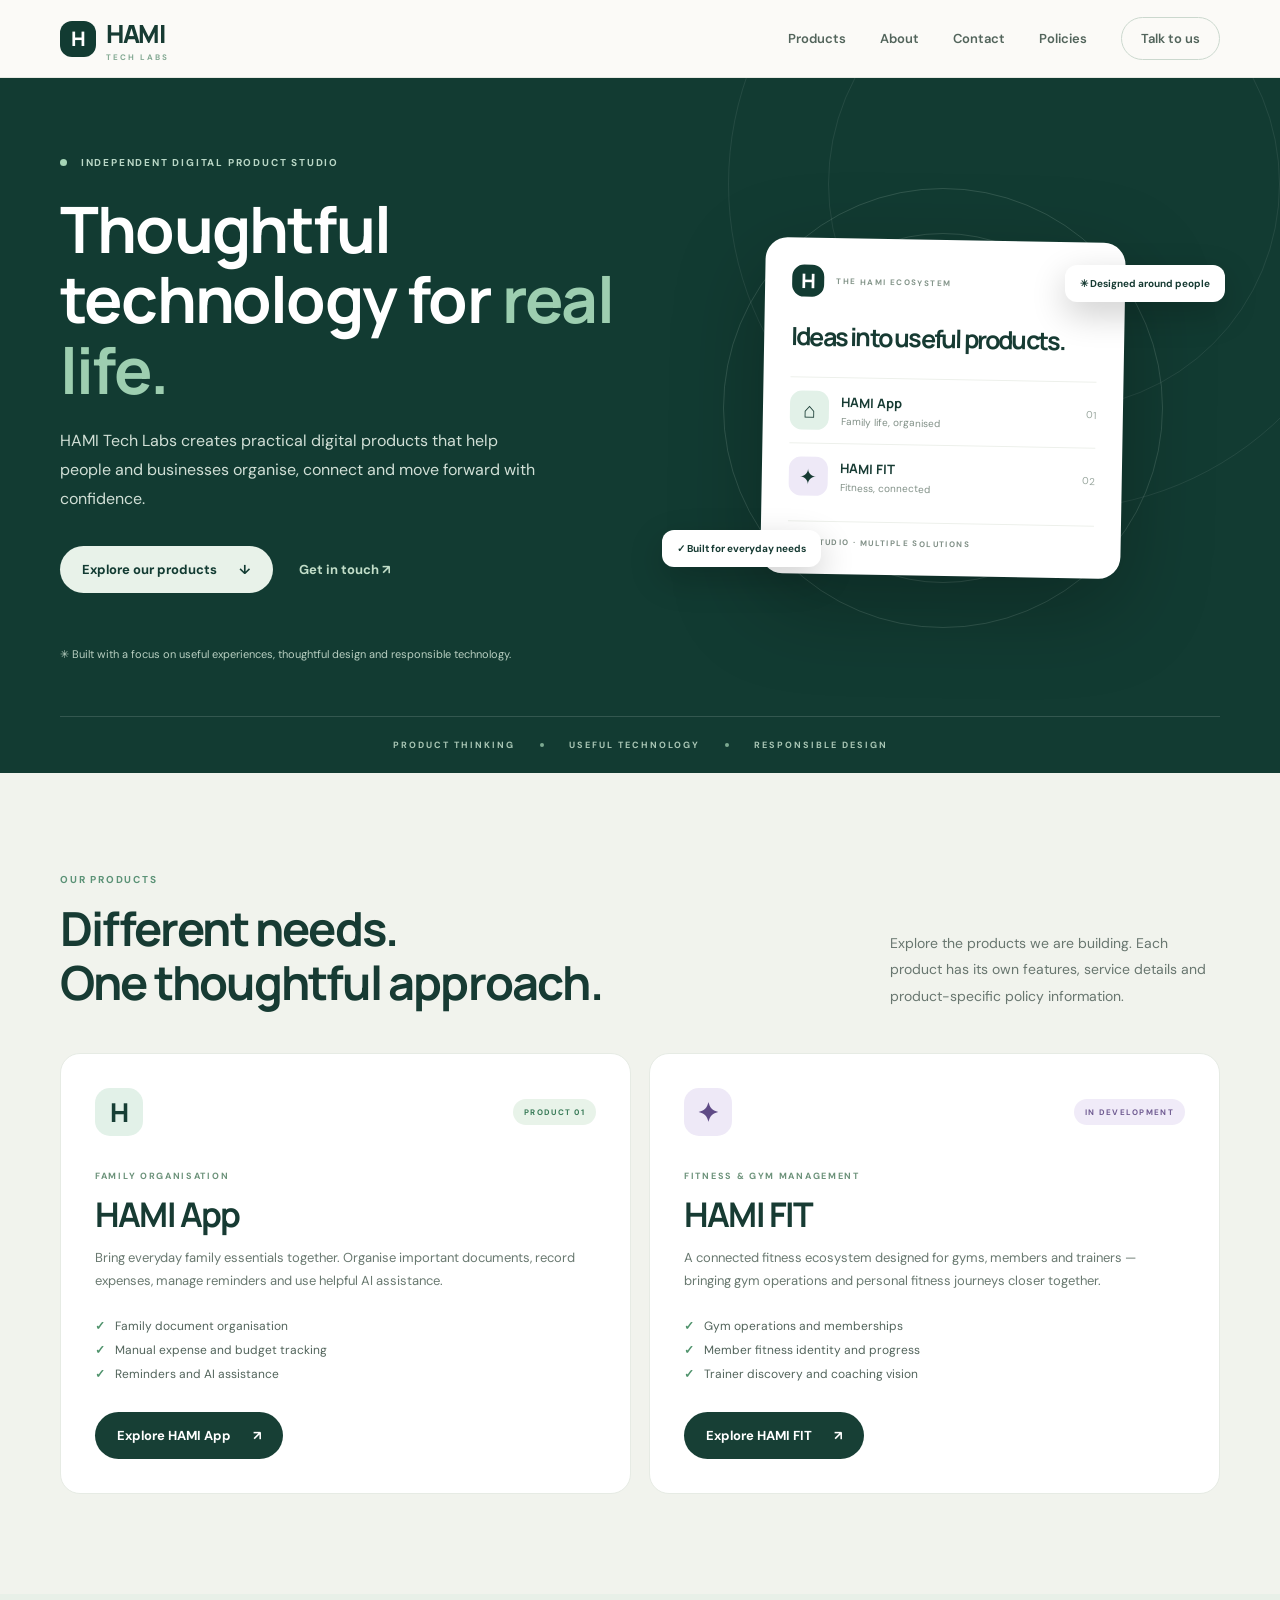
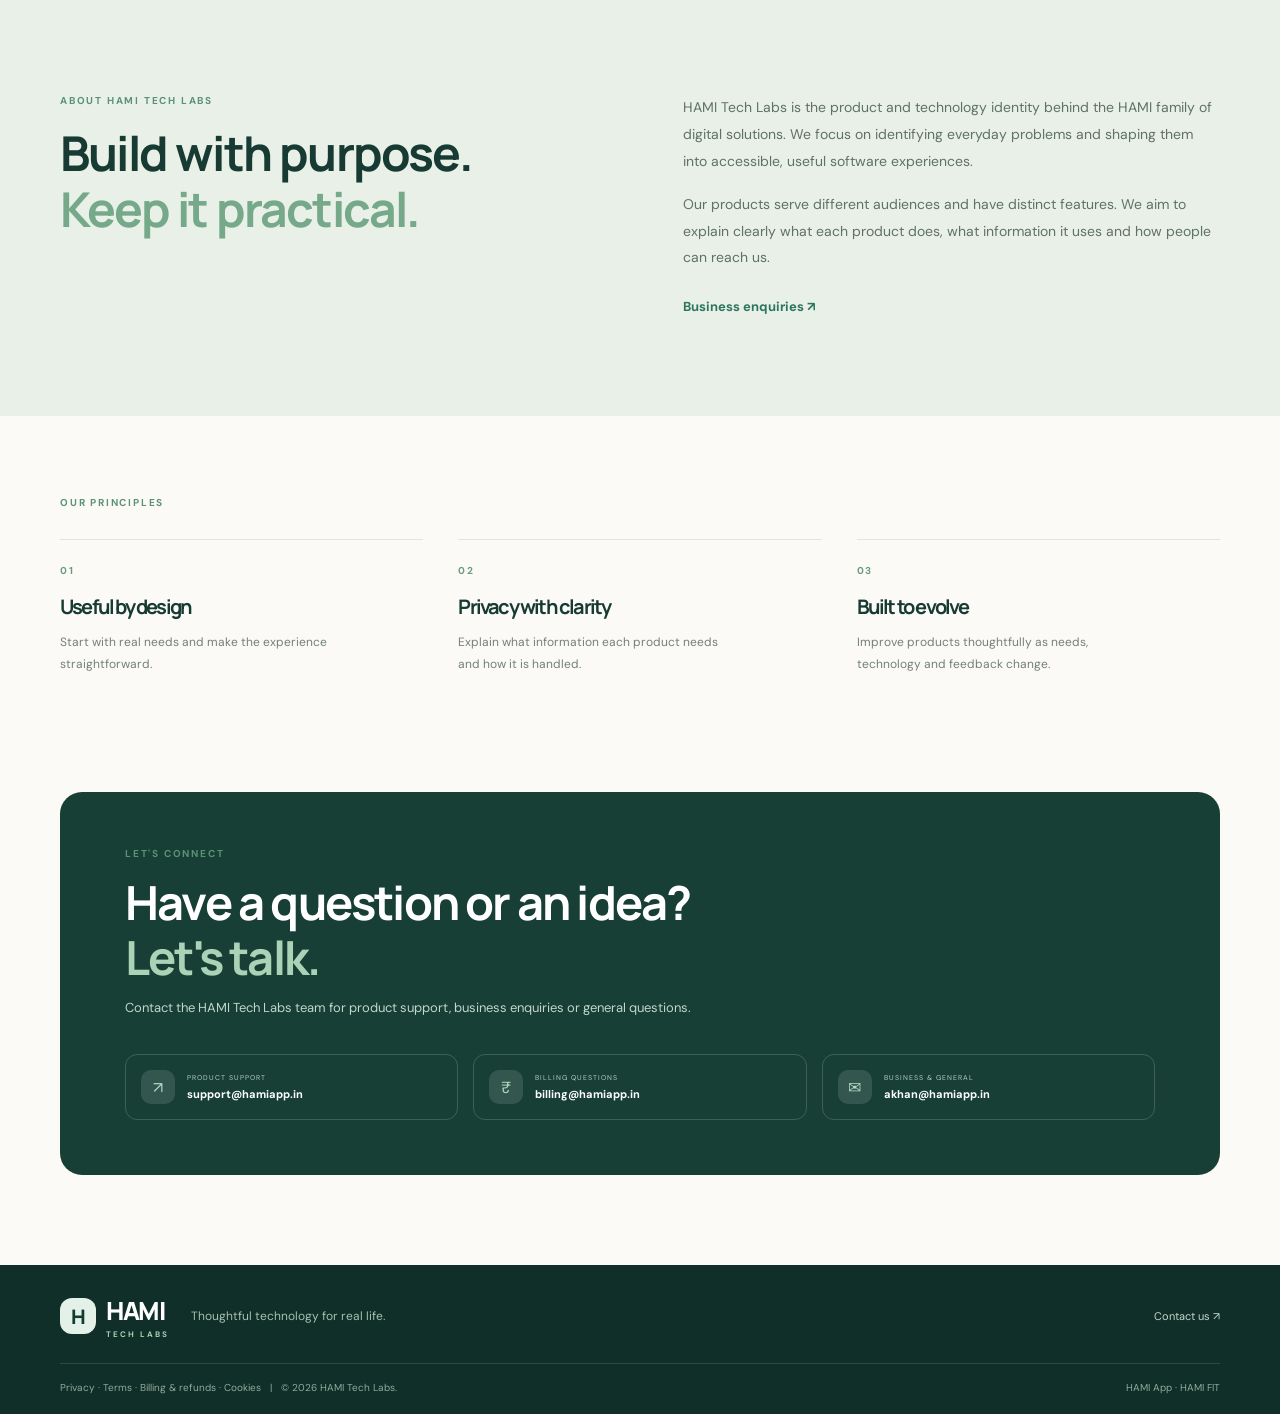
==== commit cd8b6ee0: "site: simplify contact channels to support and billing" ====
--- a/index.html
+++ b/index.html
@@ -21,7 +21,7 @@
   <nav class="nav wrap" aria-label="Main navigation">
     <a class="brand" href="/" aria-label="HAMI Tech Labs home"><span class="brand-mark">H</span><span>HAMI <small>TECH LABS</small></span></a>
     <button class="menu-toggle" aria-label="Toggle navigation" aria-expanded="false">☰</button>
-    <div class="nav-links"><a href="#products">Products</a><a href="#about">About</a><a href="#contact">Contact</a><a href="/privacy.html">Policies</a><a class="nav-cta" href="mailto:akhan@hamiapp.in">Talk to us</a></div>
+    <div class="nav-links"><a href="#products">Products</a><a href="#about">About</a><a href="#contact">Contact</a><a href="/privacy.html">Policies</a><a class="nav-cta" href="mailto:support@hamiapp.in">Talk to us</a></div>
   </nav>
 </header>
 <main>
--- a/styles.css
+++ b/styles.css
@@ -1 +1,69 @@
-:root{--ink:#173b33;--deep:#123b32;--green:#2d755e;--paper:#fbfaf7;--muted:#68766f;--peach:#f8e7dc;--lilac:#eee9f7;--yellow:#f7efcf}*{box-sizing:border-box}html{scroll-behavior:smooth}body{margin:0;background:var(--paper);color:var(--ink);font-family:"DM Sans",sans-serif}a{color:inherit;text-decoration:none}.wrap{width:min(1160px,calc(100% - 48px));margin:auto}.site-header{height:78px;background:#fbfaf7f2;border-bottom:1px solid #e7e9e3;position:sticky;top:0;z-index:20;backdrop-filter:blur(14px)}.nav{height:100%;display:flex;align-items:center;justify-content:space-between}.brand{display:flex;align-items:center;gap:10px;font:800 25px Manrope,sans-serif;letter-spacing:-1.4px}.brand-mark{display:grid;place-items:center;width:36px;height:36px;background:var(--deep);color:#fff;border-radius:12px;font:800 20px Manrope}.nav-links{display:flex;align-items:center;gap:34px;font-size:13px;font-weight:600;color:#52645b}.nav-cta{border:1px solid #cbd8ce;border-radius:30px;padding:12px 19px}.menu-toggle{display:none;border:0;background:none;font-size:23px;color:var(--ink)}.hero{background:var(--deep);color:#fff;position:relative;overflow:hidden;padding:82px 0 0}.hero:before,.hero:after{content:"";position:absolute;border:1px solid #ffffff14;border-radius:50%;right:-90px;top:-210px;width:620px;height:620px}.hero:after{width:430px;height:430px;right:5px;top:-115px}.hero-grid{display:grid;grid-template-columns:1fr 1fr;align-items:center;gap:54px;position:relative;z-index:1;padding-bottom:70px}.eyebrow,.section-label,.feature-number{font-size:10px;letter-spacing:1.8px;font-weight:700}.eyebrow{color:#b9d7c6}.eyebrow-dot{display:inline-block;width:7px;height:7px;border-radius:50%;background:#a6d5b7;margin-right:10px}h1,h2,h3{font-family:Manrope,sans-serif;letter-spacing:-1.8px}h1{font-size:clamp(42px,5vw,65px);line-height:1.1;margin:25px 0 22px}h1 em,h2 em{font-style:normal;color:#9dceb0}.hero-lede{font-size:16px;line-height:1.8;color:#d1dfd6;max-width:490px}.hero-actions{display:flex;align-items:center;gap:26px;margin-top:32px}.button{display:inline-flex;gap:22px;border-radius:30px;padding:15px 22px;font-weight:700;font-size:13px}.button-light{background:#e8f2e9;color:var(--deep)}.text-link{font-weight:700;font-size:13px;color:#c2dec9}.hero-note{margin-top:54px;color:#b8cfc1;font-size:11px}.hero-art{height:475px;display:grid;place-items:center;position:relative}.orbit{position:absolute;border:1px solid #ddf1e226;border-radius:50%;width:440px;height:440px}.orbit-two{width:350px;height:350px}.app-card{width:315px;background:#fff;color:var(--ink);border-radius:22px;padding:22px;box-shadow:0 28px 90px #0004;transform:rotate(2deg);position:relative;z-index:2}.app-top{display:flex;justify-content:space-between;align-items:center;margin-bottom:19px}.app-top strong{display:block;font:700 17px Manrope;margin-top:6px}.app-kicker{font-size:8px;letter-spacing:1.4px;color:#84958a;font-weight:700}.avatar{width:35px;height:35px;border-radius:50%;display:grid;place-items:center;background:#dceee1;color:#27664f;font-weight:800}.balance-card{background:#e8f2e9;border-radius:14px;padding:16px}.balance-card>span{font-size:8px;letter-spacing:1.2px;color:#658274;font-weight:700}.balance-card strong{display:block;font:700 19px Manrope;margin:7px 0 14px}.balance-card small{font-size:9px;color:#6e8276}.balance-line{height:31px;display:flex;align-items:end;gap:5px;margin-bottom:8px}.balance-line i{display:block;flex:1;border-radius:4px 4px 0 0;background:#8dbca0;height:55%}.balance-line i:nth-child(3n){height:85%}.balance-line i:nth-child(3n+1){height:45%}.balance-line i:nth-child(3n+2){height:65%}.mini-heading{font:700 11px Manrope;margin:19px 0 10px}.app-tiles{display:grid;grid-template-columns:1fr 1fr;gap:9px}.app-tile{border:1px solid #edf0eb;border-radius:11px;padding:10px}.tile-icon{display:grid;place-items:center;width:25px;height:25px;border-radius:8px;font-weight:700;margin-bottom:8px}.mint,.icon-green{background:#e2f1e8}.peach,.icon-peach{background:var(--peach)}.lilac,.icon-lilac{background:var(--lilac)}.yellow,.icon-yellow{background:var(--yellow)}.app-tile b,.app-tile small{display:block}.app-tile b{font-size:10px}.app-tile small{font-size:8px;color:#89958e;margin-top:3px}.floating-tag{position:absolute;z-index:3;background:#fff;color:var(--ink);border-radius:12px;padding:12px 15px;box-shadow:0 12px 35px #0003;font-size:10px;font-weight:700}.tag-doc{top:82px;right:-5px}.tag-check{bottom:66px;left:-3px}.hero-bottom{height:57px;border-top:1px solid #ffffff24;display:flex;align-items:center;justify-content:center;gap:25px;color:#a9c6b5;font-size:9px;letter-spacing:2px;font-weight:700;position:relative;z-index:1}.hero-bottom i{height:4px;width:4px;border-radius:50%;background:#7da991}.section{padding:100px 0}.intro{display:grid;grid-template-columns:.6fr 2fr;gap:60px}.section-label{color:#5b9276}.intro-content{display:grid;grid-template-columns:1fr .85fr;gap:55px;align-items:center}.intro h2,.section-heading h2,.privacy h2,.contact h2{font-size:clamp(32px,4vw,47px);line-height:1.16;margin:0}.intro h2 span{color:#83a993}.intro p,.section-heading>p,.privacy-copy p{color:var(--muted);font-size:14px;line-height:1.9;margin:0}.features{background:#f1f3ed}.section-heading{display:flex;justify-content:space-between;align-items:end;margin-bottom:43px}.section-heading h2{margin-top:15px}.section-heading>p{max-width:330px}.feature-grid{display:grid;grid-template-columns:1fr 1fr;gap:16px}.feature-card{background:#fff;border:1px solid #e8ebe5;border-radius:17px;padding:30px;min-height:350px;position:relative;overflow:hidden}.feature-large{grid-row:span 2;min-height:716px}.feature-icon{width:42px;height:42px;border-radius:13px;display:grid;place-items:center;font-size:20px;margin-bottom:26px}.feature-number{font-size:9px;color:#90a097;letter-spacing:1.4px}.feature-card h3{font-size:23px;line-height:1.25;max-width:350px;margin:12px 0}.feature-card p{font-size:12px;line-height:1.8;color:#718078;max-width:390px}.document-stack{position:absolute;left:30px;right:30px;bottom:20px;height:310px;background:#eff5ef;border-radius:14px;display:flex;justify-content:center;align-items:center;overflow:hidden}.doc{position:absolute;width:230px;height:260px;border-radius:12px;box-shadow:0 12px 25px #2046311f}.doc-back{background:#bfd8c6;transform:translate(35px,15px) rotate(9deg)}.doc-mid{background:#e6d8c8;transform:translate(-30px,9px) rotate(-8deg)}.doc-front{background:#fff;transform:translateY(-1px);padding:24px;display:flex;flex-direction:column}.doc-front span{width:36px;height:36px;border-radius:10px;background:var(--deep);color:#fff;display:grid;place-items:center;font:800 20px Manrope}.doc-front b{font:700 17px Manrope;margin-top:48px}.doc-front small{font-size:10px;color:#84958a;margin-top:7px}.doc-front i{margin-top:auto;color:#86a994;font-style:normal;letter-spacing:4px}.spend-bars,.reminder-list,.chat-preview{background:#f8f8f4;border-radius:12px;padding:17px;margin-top:25px}.spend-bars div{display:grid;grid-template-columns:55px 1fr;align-items:center;gap:10px;margin:13px 0;font-size:9px;color:#75837a}.spend-bars i{height:8px;background:#d9eadd;border-radius:8px;position:relative;overflow:hidden}.spend-bars i:after{content:"";position:absolute;inset:0 auto 0 0;width:var(--w);background:#5e9b79;border-radius:8px}.reminder-list>div{display:flex;align-items:center;gap:11px;padding:9px 0}.date-chip{width:35px;height:39px;border-radius:8px;background:#e2f0e6;display:grid;place-content:center;text-align:center;font-weight:700;font-size:13px;line-height:1}.date-chip small{font-size:7px;letter-spacing:1px}.date-soft{background:#eee9f7}.reminder-list b,.reminder-list small{display:block}.reminder-list b{font-size:9px}.reminder-list small{font-size:8px;color:#8a978f;margin-top:4px}.check{margin-left:auto;color:#4c956d}.chat-preview{display:grid;gap:9px}.chat-bubble,.chat-reply{padding:10px 12px;border-radius:10px;font-size:9px;line-height:1.6;max-width:90%}.chat-bubble{background:#e8f1e9;margin-left:auto}.chat-reply{background:#fff;color:#61736a}.statement{display:flex;align-items:center;gap:35px}.statement-mark{width:74px;height:74px;flex:0 0 74px;background:var(--deep);color:#fff;border-radius:23px;display:grid;place-items:center;font:800 38px Manrope}.statement h2{font-size:clamp(28px,3.7vw,43px);margin:13px 0 0}.statement h2 em{color:#76a88a}.privacy{background:#e8f0e8}.privacy-grid{display:grid;grid-template-columns:1fr 1fr;gap:90px}.privacy h2{margin-top:17px}.privacy-copy{max-width:470px}.privacy-copy p{margin-bottom:17px}.dark-link{display:inline-block;color:var(--green);margin-top:10px}.contact{padding-top:90px;padding-bottom:90px}.contact-panel{background:#173f35;color:#fff;border-radius:22px;padding:55px 65px;position:relative;overflow:hidden}.contact h2{margin:15px 0}.contact h2 em{color:#a9d2b6;font-style:normal}.contact-panel>p{color:#c2d6c9;font-size:13px}.contact-links{display:grid;grid-template-columns:repeat(3,1fr);gap:15px;margin-top:38px;position:relative;z-index:1}.contact-links>a{display:flex;align-items:center;gap:12px;border:1px solid #ffffff2b;padding:15px;border-radius:12px;min-width:0}.contact-symbol{width:34px;height:34px;flex:0 0 34px;border-radius:10px;background:#ffffff1f;display:grid;place-items:center;color:#b6d9c1}.contact-links small,.contact-links b{display:block}.contact-links small{font-size:7px;letter-spacing:1px;color:#b5cdbd}.contact-links b{font-size:11px;margin-top:5px;overflow-wrap:anywhere}.footer{background:#102f28;color:#c5d8cc;padding:28px 0 20px}.footer-top{display:flex;align-items:center;gap:22px;padding-bottom:24px}.brand-footer{color:#fff}.brand-footer .brand-mark{background:#e4f1e9;color:var(--deep)}.footer-top p{margin:0;color:#a7c0b1;font-size:12px}.footer-top>a:last-child{margin-left:auto;font-size:11px}.footer-bottom{border-top:1px solid #ffffff22;padding-top:17px;display:flex;justify-content:space-between;color:#91aa9b;font-size:10px}@media(max-width:800px){.wrap{width:min(100% - 36px,600px)}.site-header{height:68px}.menu-toggle{display:block}.nav-links{display:none;position:absolute;top:67px;left:0;right:0;background:var(--paper);padding:20px 24px 25px;flex-direction:column;align-items:flex-start;gap:20px;border-bottom:1px solid #e7e9e3}.nav-links.open{display:flex}.hero{padding-top:58px}.hero-grid{grid-template-columns:1fr;gap:12px;padding-bottom:35px}.hero-art{height:410px}.hero-bottom{gap:12px;font-size:7px;letter-spacing:1px}.intro{grid-template-columns:1fr;gap:25px;padding-top:75px;padding-bottom:75px}.intro-content{grid-template-columns:1fr;gap:20px}.section{padding:75px 0}.section-heading{display:block}.section-heading>p{margin-top:20px}.feature-grid{grid-template-columns:1fr}.feature-large{grid-row:auto;min-height:650px}.feature-card{min-height:330px}.document-stack{height:280px}.privacy-grid{grid-template-columns:1fr;gap:25px}.contact-panel{padding:38px 25px}.contact-links{grid-template-columns:1fr}.statement{gap:20px}.statement-mark{width:55px;height:55px;flex-basis:55px;border-radius:16px;font-size:28px}}@media(max-width:430px){h1{font-size:43px}.hero-art{transform:scale(.9);margin:-10px -20px}.hero-bottom{flex-wrap:wrap;height:auto;padding:16px 0}.floating-tag{font-size:9px}.tag-doc{right:0}.tag-check{left:0}.feature-card{padding:24px}.feature-large{min-height:620px}.footer-top{flex-wrap:wrap}.footer-top>a:last-child{width:100%;margin-left:0}.footer-bottom{gap:12px;flex-direction:column}}+:root{--ink:#173b33;--deep:#123b32;--green:#2d755e;--paper:#fbfaf7;--muted:#68766f;--peach:#f8e7dc;--lilac:#eee9f7;--yellow:#f7efcf}*{box-sizing:border-box}html{scroll-behavior:smooth}body{margin:0;background:var(--paper);color:var(--ink);font-family:"DM Sans",sans-serif}a{color:inherit;text-decoration:none}.wrap{width:min(1160px,calc(100% - 48px));margin:auto}.site-header{height:78px;background:#fbfaf7f2;border-bottom:1px solid #e7e9e3;position:sticky;top:0;z-index:20;backdrop-filter:blur(14px)}.nav{height:100%;display:flex;align-items:center;justify-content:space-between}.brand{display:flex;align-items:center;gap:10px;font:800 25px Manrope,sans-serif;letter-spacing:-1.4px}.brand-mark{display:grid;place-items:center;width:36px;height:36px;background:var(--deep);color:#fff;border-radius:12px;font:800 20px Manrope}.nav-links{display:flex;align-items:center;gap:34px;font-size:13px;font-weight:600;color:#52645b}.nav-cta{border:1px solid #cbd8ce;border-radius:30px;padding:12px 19px}.menu-toggle{display:none;border:0;background:none;font-size:23px;color:var(--ink)}.hero{background:var(--deep);color:#fff;position:relative;overflow:hidden;padding:82px 0 0}.hero:before,.hero:after{content:"";position:absolute;border:1px solid #ffffff14;border-radius:50%;right:-90px;top:-210px;width:620px;height:620px}.hero:after{width:430px;height:430px;right:5px;top:-115px}.hero-grid{display:grid;grid-template-columns:1fr 1fr;align-items:center;gap:54px;position:relative;z-index:1;padding-bottom:70px}.eyebrow,.section-label,.feature-number{font-size:10px;letter-spacing:1.8px;font-weight:700}.eyebrow{color:#b9d7c6}.eyebrow-dot{display:inline-block;width:7px;height:7px;border-radius:50%;background:#a6d5b7;margin-right:10px}h1,h2,h3{font-family:Manrope,sans-serif;letter-spacing:-1.8px}h1{font-size:clamp(42px,5vw,65px);line-height:1.1;margin:25px 0 22px}h1 em,h2 em{font-style:normal;color:#9dceb0}.hero-lede{font-size:16px;line-height:1.8;color:#d1dfd6;max-width:490px}.hero-actions{display:flex;align-items:center;gap:26px;margin-top:32px}.button{display:inline-flex;gap:22px;border-radius:30px;padding:15px 22px;font-weight:700;font-size:13px}.button-light{background:#e8f2e9;color:var(--deep)}.text-link{font-weight:700;font-size:13px;color:#c2dec9}.hero-note{margin-top:54px;color:#b8cfc1;font-size:11px}.hero-art{height:475px;display:grid;place-items:center;position:relative}.orbit{position:absolute;border:1px solid #ddf1e226;border-radius:50%;width:440px;height:440px}.orbit-two{width:350px;height:350px}.app-card{width:315px;background:#fff;color:var(--ink);border-radius:22px;padding:22px;box-shadow:0 28px 90px #0004;transform:rotate(2deg);position:relative;z-index:2}.app-top{display:flex;justify-content:space-between;align-items:center;margin-bottom:19px}.app-top strong{display:block;font:700 17px Manrope;margin-top:6px}.app-kicker{font-size:8px;letter-spacing:1.4px;color:#84958a;font-weight:700}.avatar{width:35px;height:35px;border-radius:50%;display:grid;place-items:center;background:#dceee1;color:#27664f;font-weight:800}.balance-card{background:#e8f2e9;border-radius:14px;padding:16px}.balance-card>span{font-size:8px;letter-spacing:1.2px;color:#658274;font-weight:700}.balance-card strong{display:block;font:700 19px Manrope;margin:7px 0 14px}.balance-card small{font-size:9px;color:#6e8276}.balance-line{height:31px;display:flex;align-items:end;gap:5px;margin-bottom:8px}.balance-line i{display:block;flex:1;border-radius:4px 4px 0 0;background:#8dbca0;height:55%}.balance-line i:nth-child(3n){height:85%}.balance-line i:nth-child(3n+1){height:45%}.balance-line i:nth-child(3n+2){height:65%}.mini-heading{font:700 11px Manrope;margin:19px 0 10px}.app-tiles{display:grid;grid-template-columns:1fr 1fr;gap:9px}.app-tile{border:1px solid #edf0eb;border-radius:11px;padding:10px}.tile-icon{display:grid;place-items:center;width:25px;height:25px;border-radius:8px;font-weight:700;margin-bottom:8px}.mint,.icon-green{background:#e2f1e8}.peach,.icon-peach{background:var(--peach)}.lilac,.icon-lilac{background:var(--lilac)}.yellow,.icon-yellow{background:var(--yellow)}.app-tile b,.app-tile small{display:block}.app-tile b{font-size:10px}.app-tile small{font-size:8px;color:#89958e;margin-top:3px}.floating-tag{position:absolute;z-index:3;background:#fff;color:var(--ink);border-radius:12px;padding:12px 15px;box-shadow:0 12px 35px #0003;font-size:10px;font-weight:700}.tag-doc{top:82px;right:-5px}.tag-check{bottom:66px;left:-3px}.hero-bottom{height:57px;border-top:1px solid #ffffff24;display:flex;align-items:center;justify-content:center;gap:25px;color:#a9c6b5;font-size:9px;letter-spacing:2px;font-weight:700;position:relative;z-index:1}.hero-bottom i{height:4px;width:4px;border-radius:50%;background:#7da991}.section{padding:100px 0}.intro{display:grid;grid-template-columns:.6fr 2fr;gap:60px}.section-label{color:#5b9276}.intro-content{display:grid;grid-template-columns:1fr .85fr;gap:55px;align-items:center}.intro h2,.section-heading h2,.privacy h2,.contact h2{font-size:clamp(32px,4vw,47px);line-height:1.16;margin:0}.intro h2 span{color:#83a993}.intro p,.section-heading>p,.privacy-copy p{color:var(--muted);font-size:14px;line-height:1.9;margin:0}.features{background:#f1f3ed}.section-heading{display:flex;justify-content:space-between;align-items:end;margin-bottom:43px}.section-heading h2{margin-top:15px}.section-heading>p{max-width:330px}.feature-grid{display:grid;grid-template-columns:1fr 1fr;gap:16px}.feature-card{background:#fff;border:1px solid #e8ebe5;border-radius:17px;padding:30px;min-height:350px;position:relative;overflow:hidden}.feature-large{grid-row:span 2;min-height:716px}.feature-icon{width:42px;height:42px;border-radius:13px;display:grid;place-items:center;font-size:20px;margin-bottom:26px}.feature-number{font-size:9px;color:#90a097;letter-spacing:1.4px}.feature-card h3{font-size:23px;line-height:1.25;max-width:350px;margin:12px 0}.feature-card p{font-size:12px;line-height:1.8;color:#718078;max-width:390px}.document-stack{position:absolute;left:30px;right:30px;bottom:20px;height:310px;background:#eff5ef;border-radius:14px;display:flex;justify-content:center;align-items:center;overflow:hidden}.doc{position:absolute;width:230px;height:260px;border-radius:12px;box-shadow:0 12px 25px #2046311f}.doc-back{background:#bfd8c6;transform:translate(35px,15px) rotate(9deg)}.doc-mid{background:#e6d8c8;transform:translate(-30px,9px) rotate(-8deg)}.doc-front{background:#fff;transform:translateY(-1px);padding:24px;display:flex;flex-direction:column}.doc-front span{width:36px;height:36px;border-radius:10px;background:var(--deep);color:#fff;display:grid;place-items:center;font:800 20px Manrope}.doc-front b{font:700 17px Manrope;margin-top:48px}.doc-front small{font-size:10px;color:#84958a;margin-top:7px}.doc-front i{margin-top:auto;color:#86a994;font-style:normal;letter-spacing:4px}.spend-bars,.reminder-list,.chat-preview{background:#f8f8f4;border-radius:12px;padding:17px;margin-top:25px}.spend-bars div{display:grid;grid-template-columns:55px 1fr;align-items:center;gap:10px;margin:13px 0;font-size:9px;color:#75837a}.spend-bars i{height:8px;background:#d9eadd;border-radius:8px;position:relative;overflow:hidden}.spend-bars i:after{content:"";position:absolute;inset:0 auto 0 0;width:var(--w);background:#5e9b79;border-radius:8px}.reminder-list>div{display:flex;align-items:center;gap:11px;padding:9px 0}.date-chip{width:35px;height:39px;border-radius:8px;background:#e2f0e6;display:grid;place-content:center;text-align:center;font-weight:700;font-size:13px;line-height:1}.date-chip small{font-size:7px;letter-spacing:1px}.date-soft{background:#eee9f7}.reminder-list b,.reminder-list small{display:block}.reminder-list b{font-size:9px}.reminder-list small{font-size:8px;color:#8a978f;margin-top:4px}.check{margin-left:auto;color:#4c956d}.chat-preview{display:grid;gap:9px}.chat-bubble,.chat-reply{padding:10px 12px;border-radius:10px;font-size:9px;line-height:1.6;max-width:90%}.chat-bubble{background:#e8f1e9;margin-left:auto}.chat-reply{background:#fff;color:#61736a}.statement{display:flex;align-items:center;gap:35px}.statement-mark{width:74px;height:74px;flex:0 0 74px;background:var(--deep);color:#fff;border-radius:23px;display:grid;place-items:center;font:800 38px Manrope}.statement h2{font-size:clamp(28px,3.7vw,43px);margin:13px 0 0}.statement h2 em{color:#76a88a}.privacy{background:#e8f0e8}.privacy-grid{display:grid;grid-template-columns:1fr 1fr;gap:90px}.privacy h2{margin-top:17px}.privacy-copy{max-width:470px}.privacy-copy p{margin-bottom:17px}.dark-link{display:inline-block;color:var(--green);margin-top:10px}.contact{padding-top:90px;padding-bottom:90px}.contact-panel{background:#173f35;color:#fff;border-radius:22px;padding:55px 65px;position:relative;overflow:hidden}.contact h2{margin:15px 0}.contact h2 em{color:#a9d2b6;font-style:normal}.contact-panel>p{color:#c2d6c9;font-size:13px}.contact-links{display:grid;grid-template-columns:repeat(3,1fr);gap:15px;margin-top:38px;position:relative;z-index:1}.contact-links>a{display:flex;align-items:center;gap:12px;border:1px solid #ffffff2b;padding:15px;border-radius:12px;min-width:0}.contact-symbol{width:34px;height:34px;flex:0 0 34px;border-radius:10px;background:#ffffff1f;display:grid;place-items:center;color:#b6d9c1}.contact-links small,.contact-links b{display:block}.contact-links small{font-size:7px;letter-spacing:1px;color:#b5cdbd}.contact-links b{font-size:11px;margin-top:5px;overflow-wrap:anywhere}.footer{background:#102f28;color:#c5d8cc;padding:28px 0 20px}.footer-top{display:flex;align-items:center;gap:22px;padding-bottom:24px}.brand-footer{color:#fff}.brand-footer .brand-mark{background:#e4f1e9;color:var(--deep)}.footer-top p{margin:0;color:#a7c0b1;font-size:12px}.footer-top>a:last-child{margin-left:auto;font-size:11px}.footer-bottom{border-top:1px solid #ffffff22;padding-top:17px;display:flex;justify-content:space-between;color:#91aa9b;font-size:10px}@media(max-width:800px){.wrap{width:min(100% - 36px,600px)}.site-header{height:68px}.menu-toggle{display:block}.nav-links{display:none;position:absolute;top:67px;left:0;right:0;background:var(--paper);padding:20px 24px 25px;flex-direction:column;align-items:flex-start;gap:20px;border-bottom:1px solid #e7e9e3}.nav-links.open{display:flex}.hero{padding-top:58px}.hero-grid{grid-template-columns:1fr;gap:12px;padding-bottom:35px}.hero-art{height:410px}.hero-bottom{gap:12px;font-size:7px;letter-spacing:1px}.intro{grid-template-columns:1fr;gap:25px;padding-top:75px;padding-bottom:75px}.intro-content{grid-template-columns:1fr;gap:20px}.section{padding:75px 0}.section-heading{display:block}.section-heading>p{margin-top:20px}.feature-grid{grid-template-columns:1fr}.feature-large{grid-row:auto;min-height:650px}.feature-card{min-height:330px}.document-stack{height:280px}.privacy-grid{grid-template-columns:1fr;gap:25px}.contact-panel{padding:38px 25px}.contact-links{grid-template-columns:1fr}.statement{gap:20px}.statement-mark{width:55px;height:55px;flex-basis:55px;border-radius:16px;font-size:28px}}@media(max-width:430px){h1{font-size:43px}.hero-art{transform:scale(.9);margin:-10px -20px}.hero-bottom{flex-wrap:wrap;height:auto;padding:16px 0}.floating-tag{font-size:9px}.tag-doc{right:0}.tag-check{left:0}.feature-card{padding:24px}.feature-large{min-height:620px}.footer-top{flex-wrap:wrap}.footer-top>a:last-child{width:100%;margin-left:0}.footer-bottom{gap:12px;flex-direction:column}}
+/* HAMI Tech Labs corporate site */
+.brand small{display:block;font:700 8px "DM Sans",sans-serif;letter-spacing:2px;margin-top:1px;color:#83a993}
+.brand-footer small{color:#a9d2b6}
+.corporate-hero{background:var(--deep);color:#fff;position:relative;overflow:hidden;padding:78px 0 0}
+.corporate-hero:before,.corporate-hero:after{content:"";position:absolute;border:1px solid #ffffff14;border-radius:50%;right:-100px;top:-220px;width:650px;height:650px}
+.corporate-hero:after{width:450px;height:450px;right:0;top:-120px}
+.corporate-hero-grid{display:grid;grid-template-columns:1fr 1fr;align-items:center;gap:50px;position:relative;z-index:1;padding-bottom:55px}
+.corporate-art{height:450px;display:grid;place-items:center;position:relative}
+.ecosystem-card{width:min(360px,90%);background:#fff;color:var(--ink);border-radius:22px;padding:27px;box-shadow:0 28px 90px #0004;position:relative;z-index:2;transform:rotate(1deg)}
+.ecosystem-top{display:flex;align-items:center;gap:12px}.ecosystem-top .brand-mark{width:32px;height:32px}
+.ecosystem-card h2{font-size:25px;line-height:1.2;margin:25px 0}
+.ecosystem-product{display:flex;align-items:center;gap:12px;padding:13px 0;border-top:1px solid #edf0eb}
+.ecosystem-product>span:nth-child(2){flex:1}.ecosystem-product b,.ecosystem-product small{display:block}.ecosystem-product b{font:700 13px Manrope}.ecosystem-product small{font-size:10px;color:#819087;margin-top:4px}.ecosystem-product i{font-style:normal;font-size:10px;color:#9aa79f}
+.eco-icon{width:39px;height:39px;display:grid;place-items:center;border-radius:12px;font-size:21px}.eco-home{background:#e2f1e8}.eco-fit{background:#eee9f7}
+.ecosystem-foot{border-top:1px solid #edf0eb;margin-top:12px;padding-top:15px;font-size:8px;letter-spacing:1.4px;color:#819087;font-weight:700}
+.products-section{background:#f1f3ed}
+.product-grid{display:grid;grid-template-columns:1fr 1fr;gap:18px}
+.product-card{background:#fff;border:1px solid #e6ebe4;border-radius:20px;padding:34px;min-height:410px;display:flex;flex-direction:column;align-items:flex-start}
+.product-card-top{width:100%;display:flex;align-items:center;justify-content:space-between;margin-bottom:34px}
+.product-symbol{width:48px;height:48px;border-radius:15px;background:#e2f1e8;color:#173f35;display:grid;place-items:center;font:800 26px Manrope}
+.fit-symbol{background:#eee9f7;color:#5f4b86}
+.product-status{font-size:8px;letter-spacing:1.3px;font-weight:700;border-radius:20px;padding:8px 11px;background:#f1f4f0;color:#65766b}
+.status-live{background:#e8f3e9;color:#397b58}.status-build{background:#f0ebf8;color:#6f5b91}
+.product-kicker{font-size:9px;letter-spacing:1.7px;font-weight:700;color:#6c927a}
+.product-card h3{font-size:34px;margin:9px 0}
+.product-card>p{font-size:13px;line-height:1.8;color:#697970;max-width:490px;margin:0}
+.product-points{list-style:none;padding:0;margin:22px 0 26px;color:#52645b;font-size:12px;line-height:2}
+.product-points li:before{content:"✓";color:#4f936c;font-weight:700;margin-right:10px}
+.button-dark{background:#173f35;color:#fff;margin-top:auto}
+.button-dark:hover{background:#245d4b}
+.about-section{background:#e8f0e8}
+.about-grid{display:grid;grid-template-columns:1fr 1fr;gap:85px}
+.about-grid h2{font-size:clamp(34px,4vw,48px);line-height:1.16;margin:18px 0}
+.about-grid h2 em{font-style:normal;color:#76a88a}
+.about-copy p{font-size:14px;line-height:1.9;color:#607168;margin:0 0 17px}
+.principles-section{padding-top:80px;padding-bottom:85px}
+.principle-grid{display:grid;grid-template-columns:repeat(3,1fr);gap:35px;margin-top:30px}
+.principle-grid article{border-top:1px solid #dfe6df;padding-top:18px}
+.principle-grid article>span{font-size:10px;letter-spacing:1.5px;color:#6d9a7e;font-weight:700}
+.principle-grid h3{font-size:20px;margin:14px 0 8px}
+.principle-grid p{font-size:12px;line-height:1.8;color:#738078;max-width:280px}
+.section-contact{padding-top:20px}
+.product-hero{background:var(--deep);color:#fff;padding:75px 0 65px}
+.product-hero h1{font-size:clamp(42px,5vw,60px);margin:18px 0}
+.product-hero p{max-width:720px;color:#d1dfd6;line-height:1.85;font-size:15px}
+.product-detail{display:grid;grid-template-columns:1fr 1fr;gap:55px;padding-top:70px;padding-bottom:70px}
+.product-detail h2{font-size:29px;margin:0 0 16px}
+.product-detail p,.product-detail li{font-size:13px;line-height:1.85;color:#66766d}
+.product-detail ul{padding-left:20px}
+.product-policy{background:#f1f3ed;padding:48px 0}
+.product-policy h2{font-size:25px;margin:0 0 12px}
+.product-policy p{font-size:13px;line-height:1.8;color:#66766d;max-width:800px}
+.policy-links{display:flex;flex-wrap:wrap;gap:18px;margin-top:20px}
+.policy-links a{font-size:12px;font-weight:700;color:#267454;text-decoration:underline}
+.legal-hero{background:#123b32;color:#fff;padding:76px 0 64px}
+.legal-hero h1{font:800 clamp(2.5rem,6vw,4.3rem) Manrope,sans-serif;letter-spacing:-.055em;margin:12px 0}
+.legal-hero p{color:#d4e5de;max-width:760px;line-height:1.8}
+.legal-wrap{max-width:900px;margin:0 auto;padding:56px 24px 90px}
+.legal-meta{color:#718078;font-size:.9rem;margin-bottom:34px}
+.legal-content h2{font:700 1.35rem Manrope,sans-serif;color:#173d33;margin:38px 0 12px}
+.legal-content h3{font:700 1.05rem Manrope,sans-serif;color:#173d33;margin:24px 0 8px}
+.legal-content p,.legal-content li{color:#4c5e56;line-height:1.8}
+.legal-content ul{padding-left:24px}
+.legal-content a{color:#087c5b;text-decoration:underline}
+.legal-notice{background:#f1f6f3;border-left:3px solid #138363;padding:16px 20px;border-radius:8px;margin:24px 0}
+.legal-footer{border-top:1px solid #e4ebe7;padding:24px 0;color:#718078}
+.legal-footer a{color:#087c5b;margin-right:18px}
+@media(max-width:800px){.corporate-hero-grid{grid-template-columns:1fr;gap:10px}.corporate-art{height:390px}.product-grid,.about-grid,.product-detail{grid-template-columns:1fr;gap:25px}.product-card{min-height:390px}.principle-grid{grid-template-columns:1fr;gap:18px}.about-grid{gap:20px}.product-detail{padding-top:55px;padding-bottom:55px}}
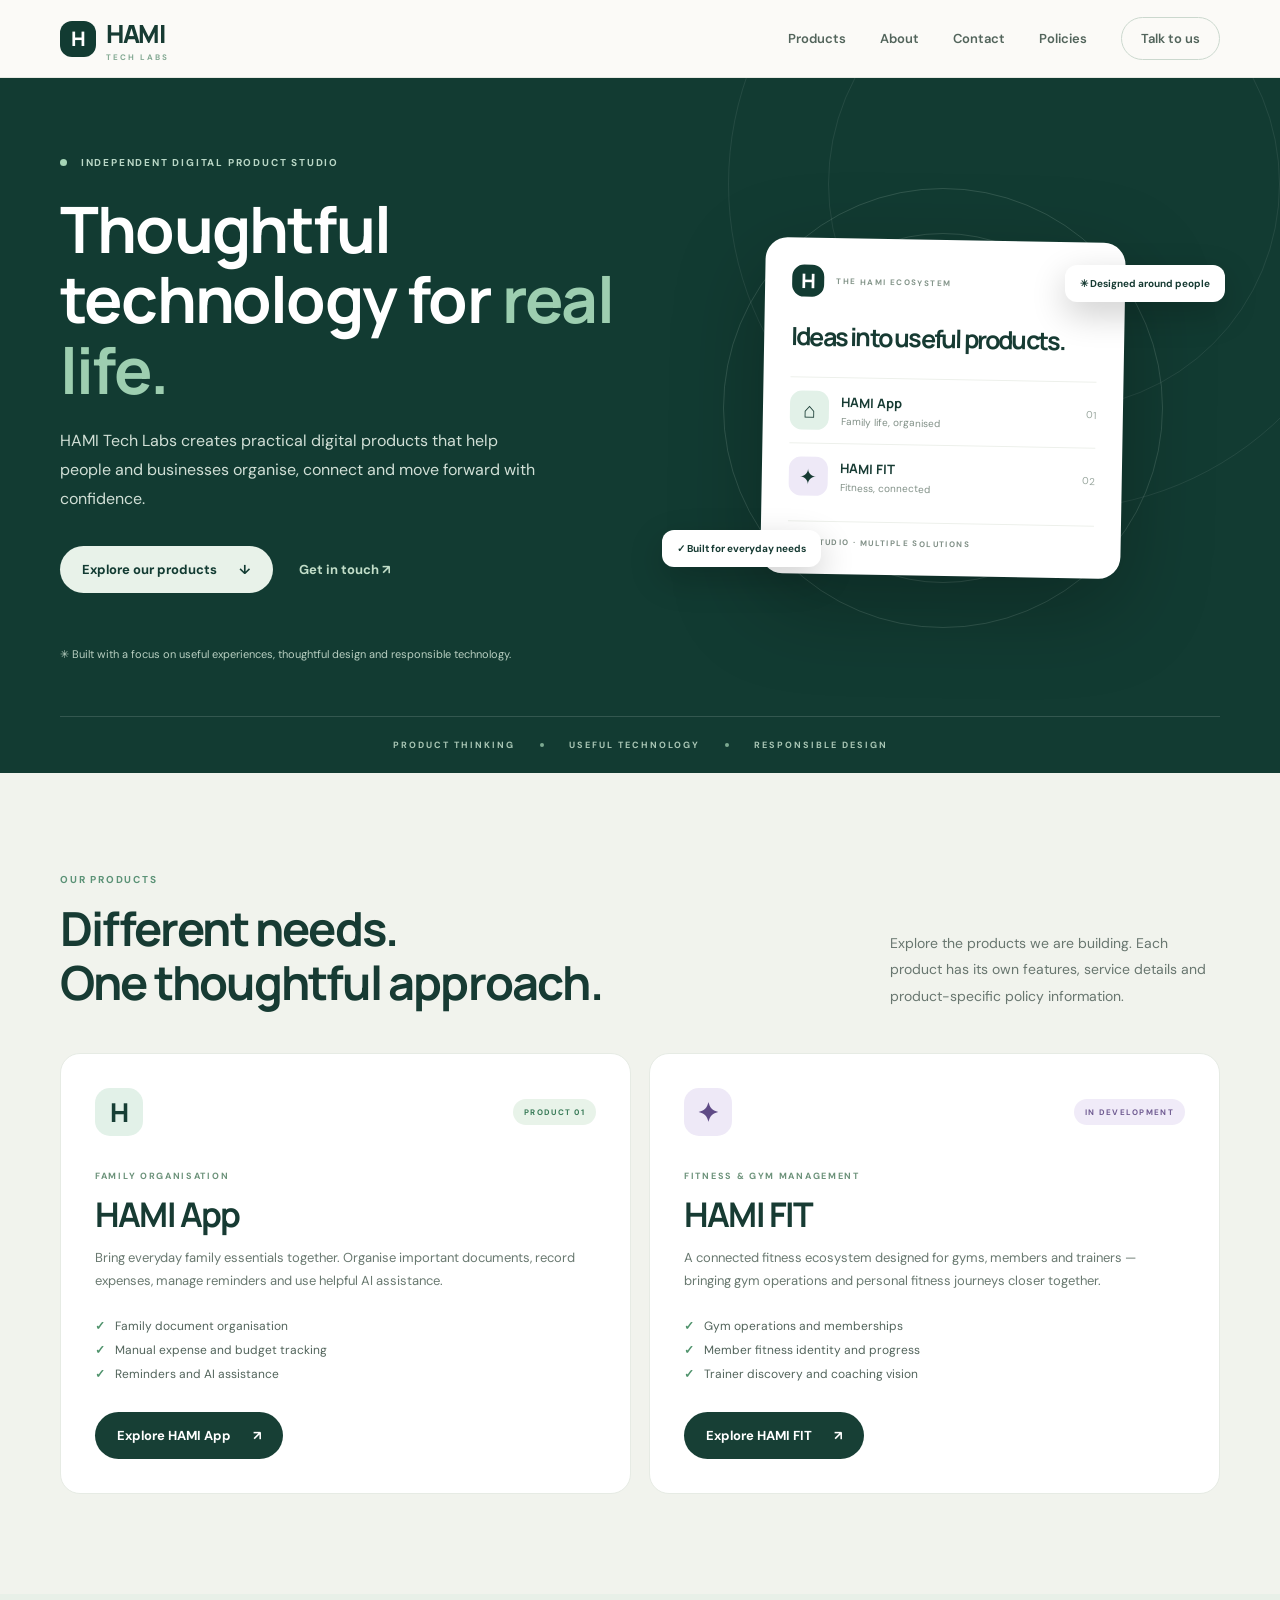
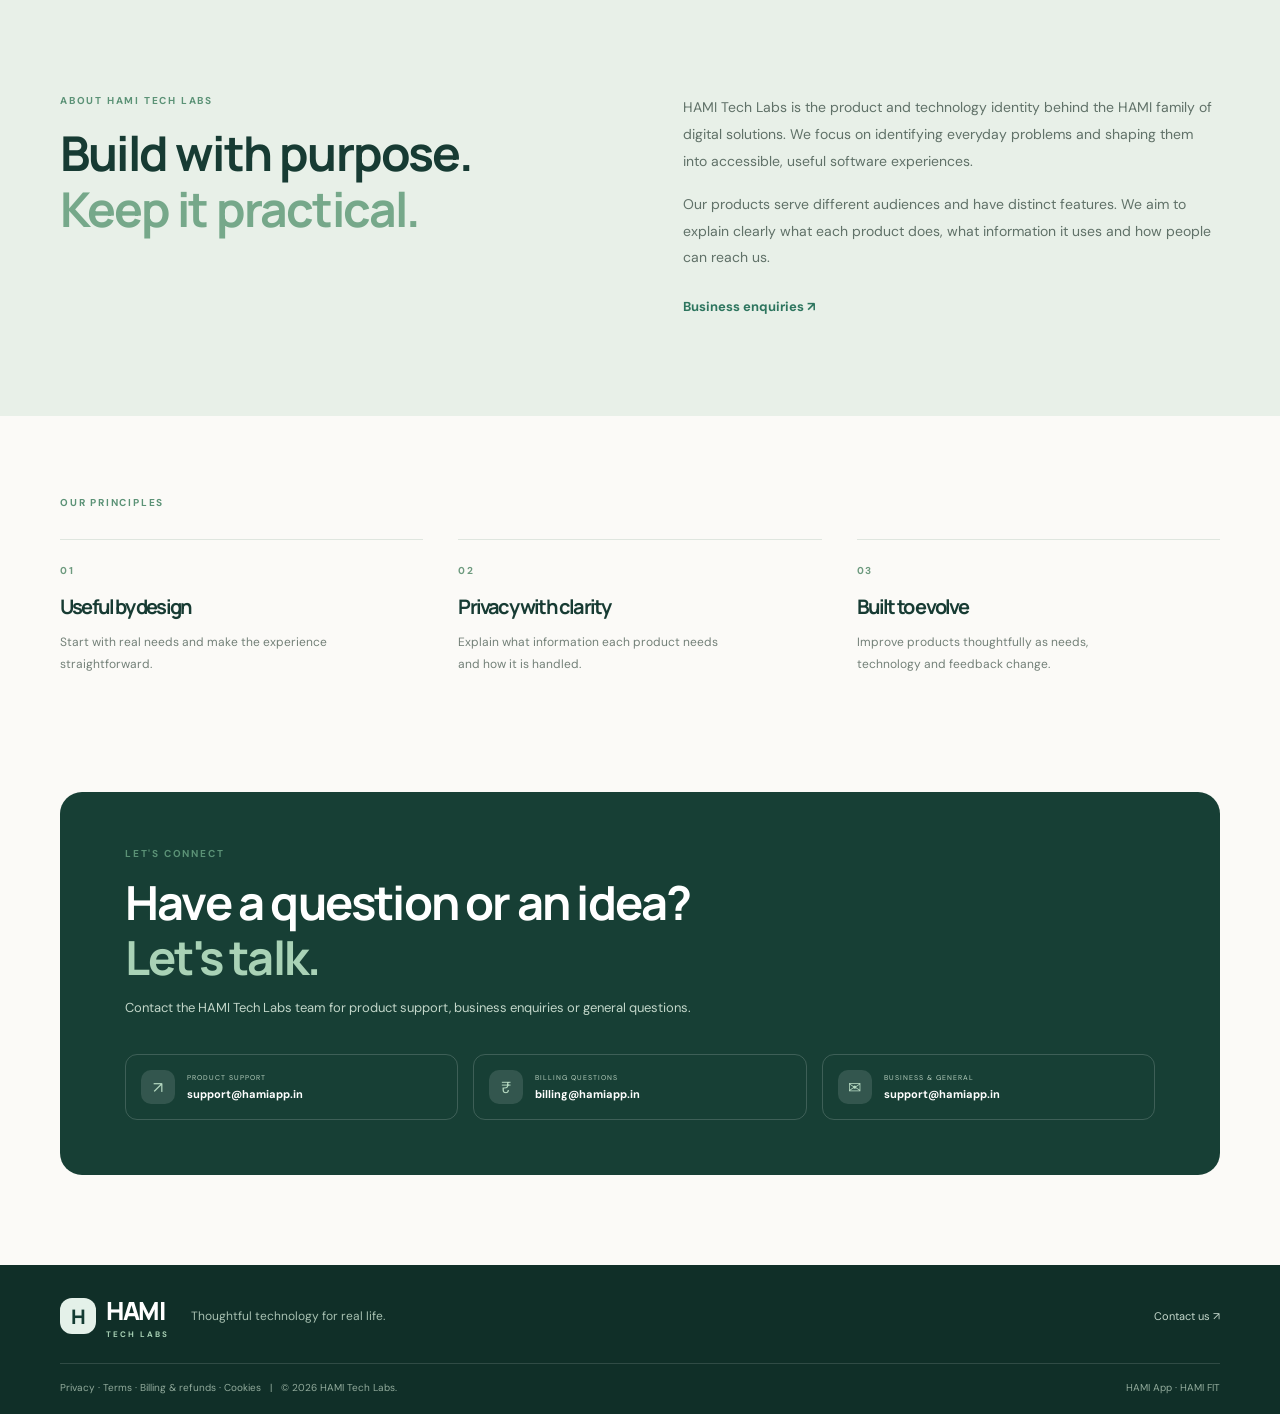
==== commit 9bc5ce80: "site: remove unconfirmed contact mailbox" ====
--- a/index.html
+++ b/index.html
@@ -32,7 +32,7 @@
         <div class="eyebrow"><span class="eyebrow-dot"></span> INDEPENDENT DIGITAL PRODUCT STUDIO</div>
         <h1>Thoughtful technology for <em>real life.</em></h1>
         <p class="hero-lede">HAMI Tech Labs creates practical digital products that help people and businesses organise, connect and move forward with confidence.</p>
-        <div class="hero-actions"><a class="button button-light" href="#products">Explore our products <span>↓</span></a><a class="text-link" href="mailto:akhan@hamiapp.in">Get in touch <span>↗</span></a></div>
+        <div class="hero-actions"><a class="button button-light" href="#products">Explore our products <span>↓</span></a><a class="text-link" href="mailto:support@hamiapp.in">Get in touch <span>↗</span></a></div>
         <div class="hero-note"><span class="note-icon">✳</span> Built with a focus on useful experiences, thoughtful design and responsible technology.</div>
       </div>
       <div class="corporate-art" aria-label="HAMI Tech Labs product ecosystem illustration">
@@ -78,7 +78,7 @@
   <section class="section about-section" id="about">
     <div class="wrap about-grid">
       <div><div class="section-label">ABOUT HAMI TECH LABS</div><h2>Build with purpose.<br><em>Keep it practical.</em></h2></div>
-      <div class="about-copy"><p>HAMI Tech Labs is the product and technology identity behind the HAMI family of digital solutions. We focus on identifying everyday problems and shaping them into accessible, useful software experiences.</p><p>Our products serve different audiences and have distinct features. We aim to explain clearly what each product does, what information it uses and how people can reach us.</p><a class="text-link dark-link" href="mailto:akhan@hamiapp.in">Business enquiries <span>↗</span></a></div>
+      <div class="about-copy"><p>HAMI Tech Labs is the product and technology identity behind the HAMI family of digital solutions. We focus on identifying everyday problems and shaping them into accessible, useful software experiences.</p><p>Our products serve different audiences and have distinct features. We aim to explain clearly what each product does, what information it uses and how people can reach us.</p><a class="text-link dark-link" href="mailto:support@hamiapp.in">Business enquiries <span>↗</span></a></div>
     </div>
   </section>
 
@@ -96,13 +96,13 @@
       <div class="contact-links">
         <a href="mailto:support@hamiapp.in"><span class="contact-symbol">↗</span><span><small>PRODUCT SUPPORT</small><b>support@hamiapp.in</b></span></a>
         <a href="mailto:billing@hamiapp.in"><span class="contact-symbol">₹</span><span><small>BILLING QUESTIONS</small><b>billing@hamiapp.in</b></span></a>
-        <a href="mailto:akhan@hamiapp.in"><span class="contact-symbol">✉</span><span><small>BUSINESS & GENERAL</small><b>akhan@hamiapp.in</b></span></a>
+        <a href="mailto:support@hamiapp.in"><span class="contact-symbol">✉</span><span><small>BUSINESS & GENERAL</small><b>support@hamiapp.in</b></span></a>
       </div>
     </div></div>
   </section>
 </main>
 <footer class="footer">
-  <div class="wrap footer-top"><a class="brand brand-footer" href="/"><span class="brand-mark">H</span><span>HAMI <small>TECH LABS</small></span></a><p>Thoughtful technology for real life.</p><a href="mailto:akhan@hamiapp.in">Contact us ↗</a></div>
+  <div class="wrap footer-top"><a class="brand brand-footer" href="/"><span class="brand-mark">H</span><span>HAMI <small>TECH LABS</small></span></a><p>Thoughtful technology for real life.</p><a href="mailto:support@hamiapp.in">Contact us ↗</a></div>
   <div class="wrap footer-bottom"><span><a href="/privacy.html">Privacy</a> · <a href="/terms.html">Terms</a> · <a href="/billing.html">Billing & refunds</a> · <a href="/cookies.html">Cookies</a> &nbsp; | &nbsp; © <span id="year"></span> HAMI Tech Labs.</span><span>HAMI App · HAMI FIT</span></div>
 </footer>
 <script src="script.js"></script>
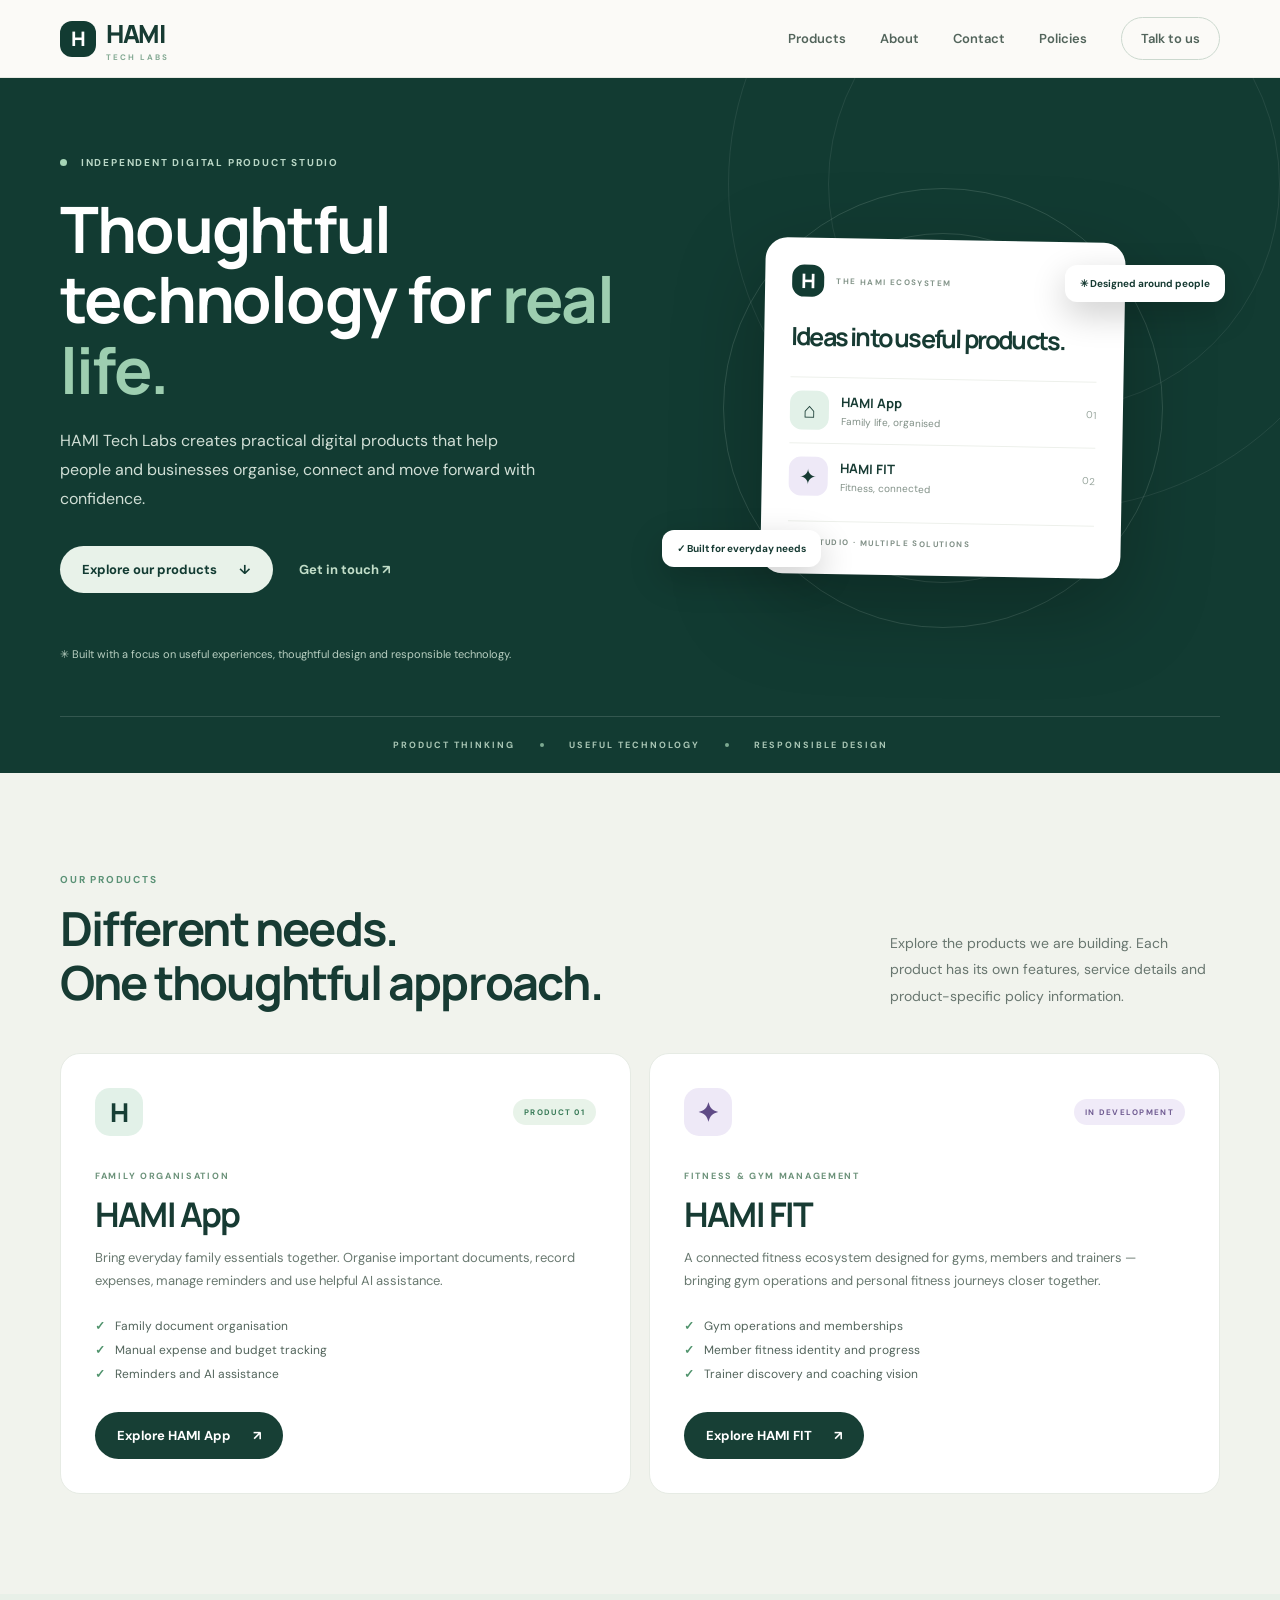
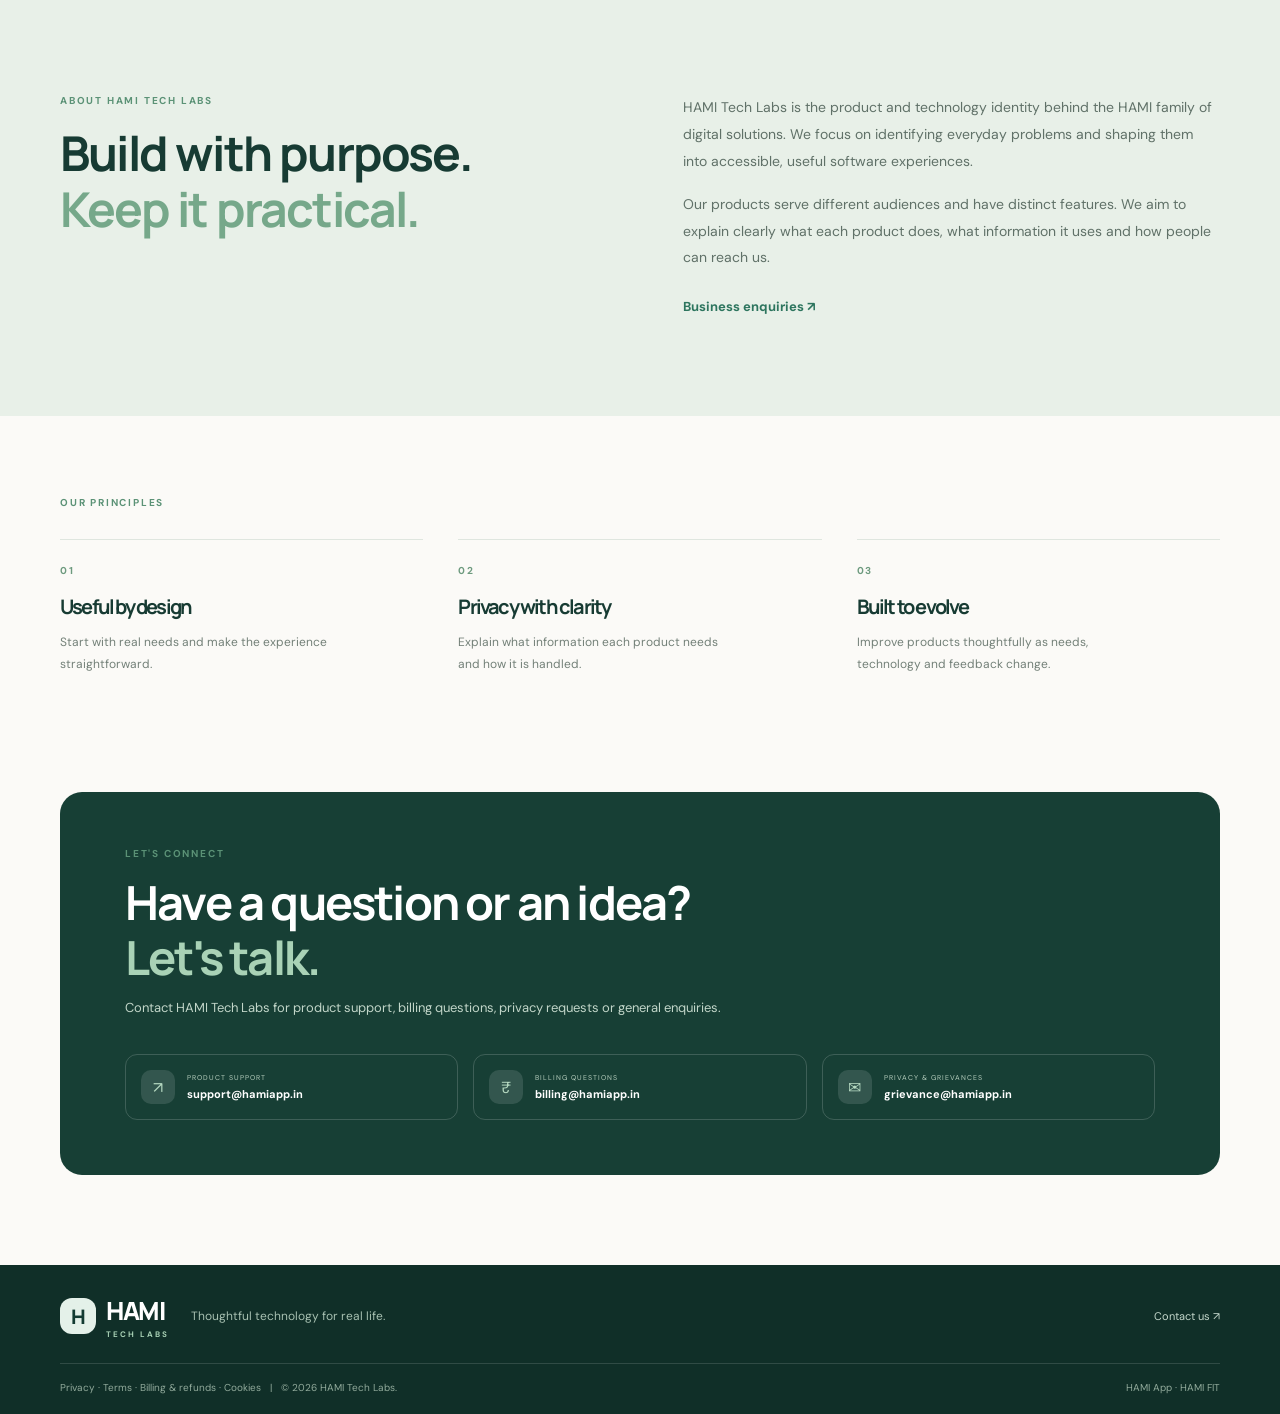
==== commit 2511e9d2: "chore(site): align contact details and publication checklist" ====
--- a/index.html
+++ b/index.html
@@ -92,11 +92,11 @@
 
   <section class="section contact section-contact" id="contact">
     <div class="wrap"><div class="contact-panel">
-      <div class="section-label">LET'S CONNECT</div><h2>Have a question or an idea?<br><em>Let's talk.</em></h2><p>Contact the HAMI Tech Labs team for product support, business enquiries or general questions.</p>
+      <div class="section-label">LET'S CONNECT</div><h2>Have a question or an idea?<br><em>Let's talk.</em></h2><p>Contact HAMI Tech Labs for product support, billing questions, privacy requests or general enquiries.</p>
       <div class="contact-links">
         <a href="mailto:support@hamiapp.in"><span class="contact-symbol">↗</span><span><small>PRODUCT SUPPORT</small><b>support@hamiapp.in</b></span></a>
         <a href="mailto:billing@hamiapp.in"><span class="contact-symbol">₹</span><span><small>BILLING QUESTIONS</small><b>billing@hamiapp.in</b></span></a>
-        <a href="mailto:support@hamiapp.in"><span class="contact-symbol">✉</span><span><small>BUSINESS & GENERAL</small><b>support@hamiapp.in</b></span></a>
+        <a href="mailto:grievance@hamiapp.in"><span class="contact-symbol">✉</span><span><small>PRIVACY & GRIEVANCES</small><b>grievance@hamiapp.in</b></span></a>
       </div>
     </div></div>
   </section>
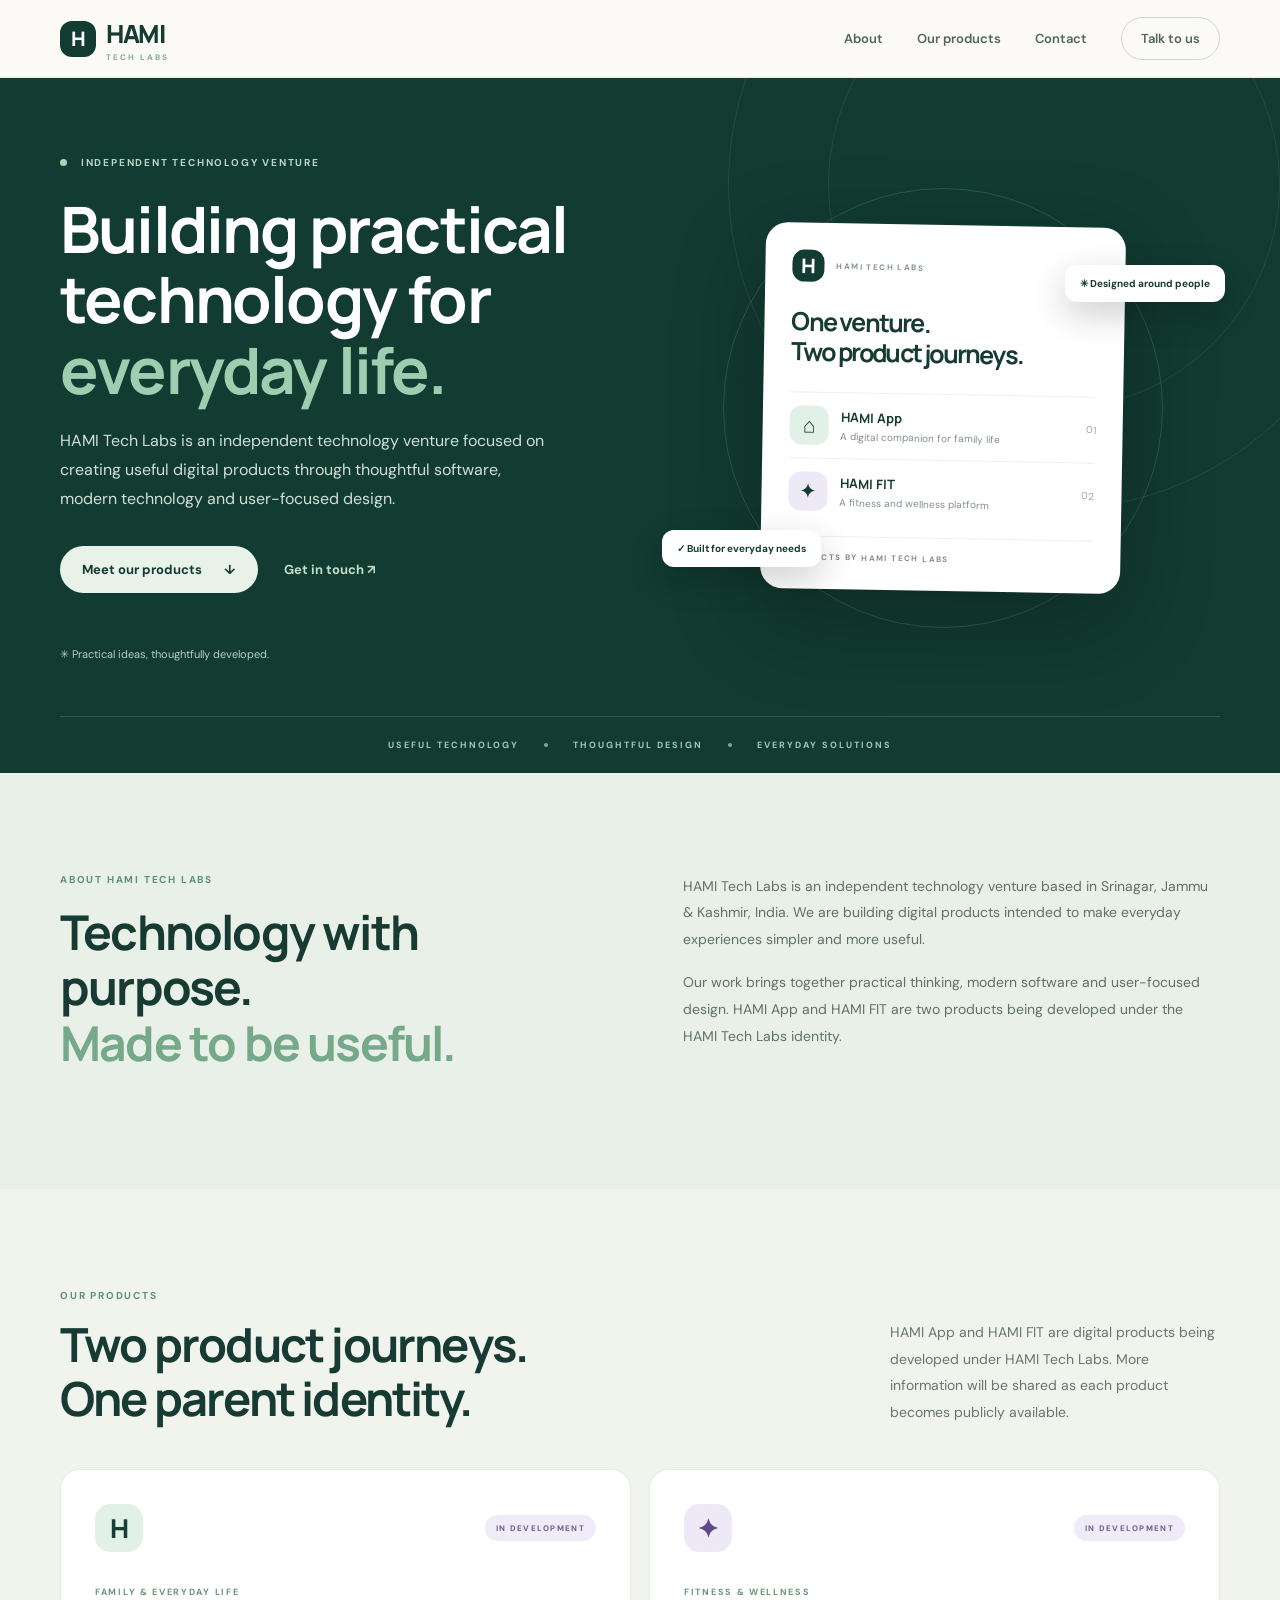
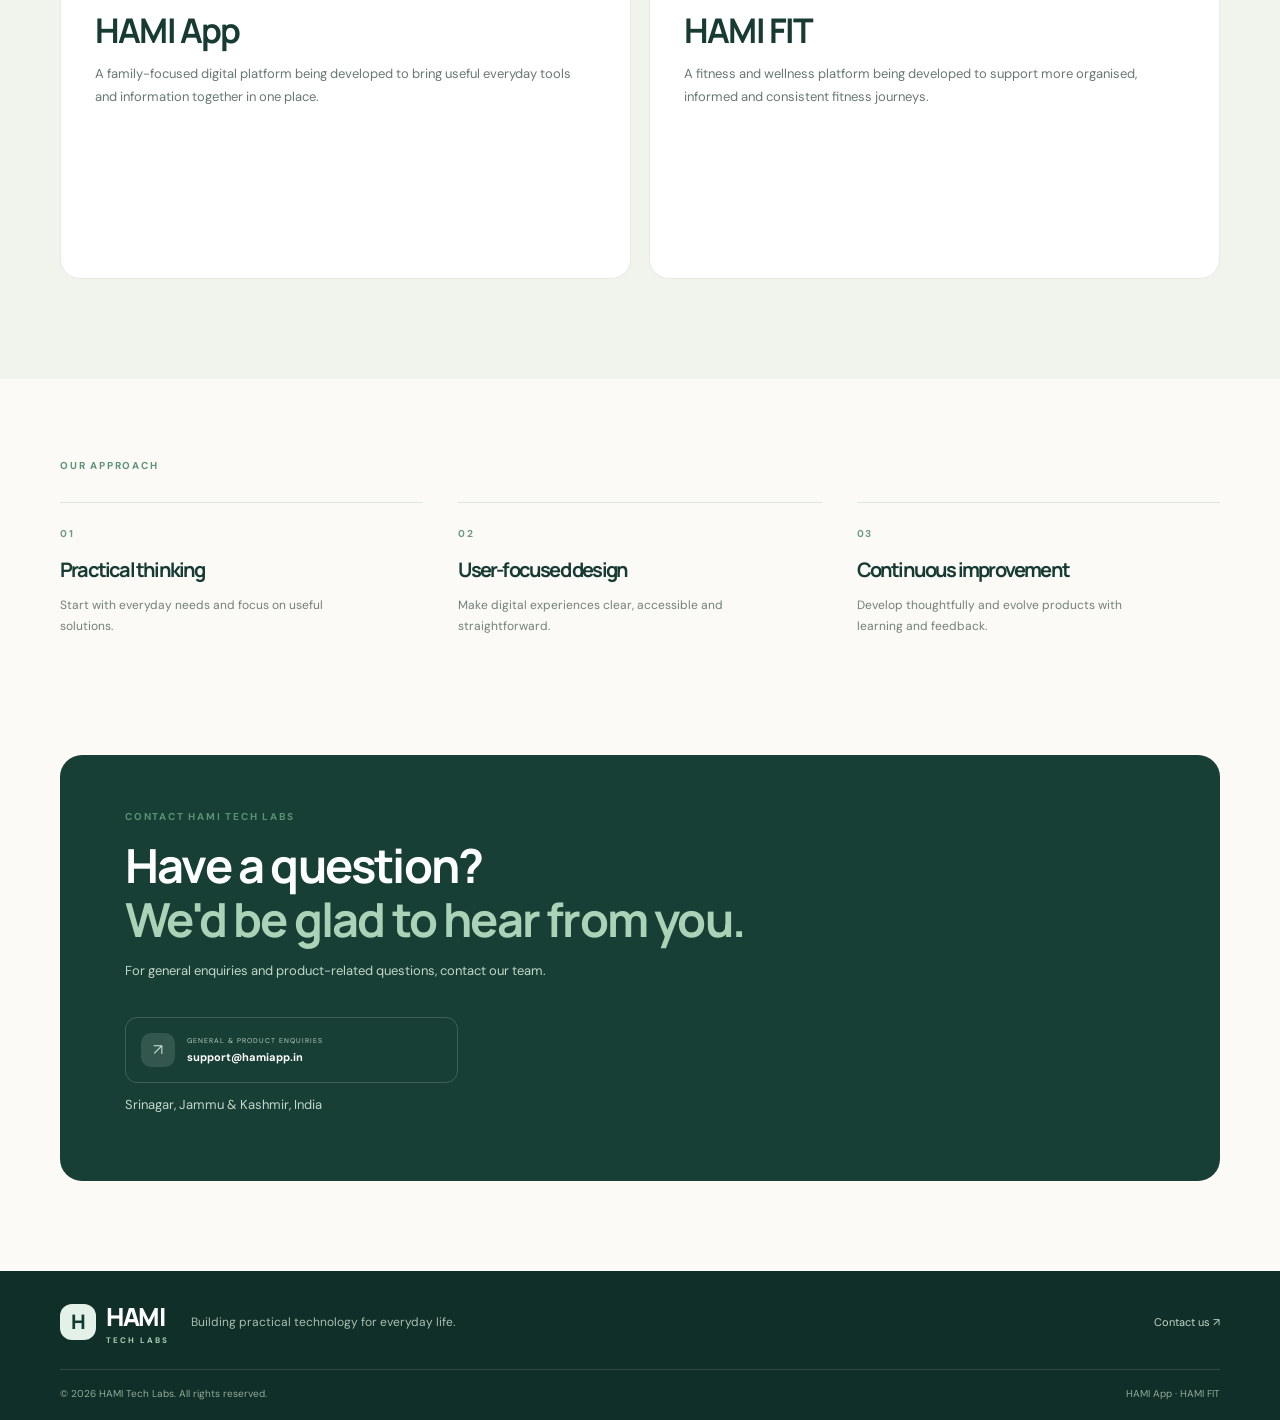
==== commit 70295f1b: "Simplify website to HAMI Tech Labs corporate profile" ====
--- a/index.html
+++ b/index.html
@@ -4,12 +4,12 @@
   <meta charset="utf-8">
   <meta name="viewport" content="width=device-width, initial-scale=1">
   <meta name="theme-color" content="#123b32">
-  <meta name="description" content="HAMI Tech Labs builds practical digital products. Discover HAMI, a family organisation app, and HAMI FIT, a fitness and gym management platform.">
-  <meta property="og:title" content="HAMI Tech Labs — Practical technology for everyday life">
-  <meta property="og:description" content="Meet HAMI and HAMI FIT, products by HAMI Tech Labs.">
+  <meta name="description" content="HAMI Tech Labs is an independent technology venture building practical digital products, including HAMI App and HAMI FIT.">
+  <meta property="og:title" content="HAMI Tech Labs — Building practical technology">
+  <meta property="og:description" content="Meet HAMI App and HAMI FIT, digital products by HAMI Tech Labs.">
   <meta property="og:type" content="website">
   <meta property="og:url" content="https://hamiapp.in/">
-  <title>HAMI Tech Labs — Practical technology for everyday life</title>
+  <title>HAMI Tech Labs — Building practical technology</title>
   <link rel="icon" href="assets/favicon.svg" type="image/svg+xml">
   <link rel="preconnect" href="https://fonts.googleapis.com">
   <link rel="preconnect" href="https://fonts.gstatic.com" crossorigin>
@@ -21,7 +21,7 @@
   <nav class="nav wrap" aria-label="Main navigation">
     <a class="brand" href="/" aria-label="HAMI Tech Labs home"><span class="brand-mark">H</span><span>HAMI <small>TECH LABS</small></span></a>
     <button class="menu-toggle" aria-label="Toggle navigation" aria-expanded="false">☰</button>
-    <div class="nav-links"><a href="#products">Products</a><a href="#about">About</a><a href="#contact">Contact</a><a href="/privacy.html">Policies</a><a class="nav-cta" href="mailto:support@hamiapp.in">Talk to us</a></div>
+    <div class="nav-links"><a href="#about">About</a><a href="#products">Our products</a><a href="#contact">Contact</a><a class="nav-cta" href="mailto:support@hamiapp.in">Talk to us</a></div>
   </nav>
 </header>
 <main>
@@ -29,81 +29,76 @@
     <div class="hero-glow"></div>
     <div class="wrap corporate-hero-grid">
       <div class="hero-copy">
-        <div class="eyebrow"><span class="eyebrow-dot"></span> INDEPENDENT DIGITAL PRODUCT STUDIO</div>
-        <h1>Thoughtful technology for <em>real life.</em></h1>
-        <p class="hero-lede">HAMI Tech Labs creates practical digital products that help people and businesses organise, connect and move forward with confidence.</p>
-        <div class="hero-actions"><a class="button button-light" href="#products">Explore our products <span>↓</span></a><a class="text-link" href="mailto:support@hamiapp.in">Get in touch <span>↗</span></a></div>
-        <div class="hero-note"><span class="note-icon">✳</span> Built with a focus on useful experiences, thoughtful design and responsible technology.</div>
+        <div class="eyebrow"><span class="eyebrow-dot"></span> INDEPENDENT TECHNOLOGY VENTURE</div>
+        <h1>Building practical technology for <em>everyday life.</em></h1>
+        <p class="hero-lede">HAMI Tech Labs is an independent technology venture focused on creating useful digital products through thoughtful software, modern technology and user-focused design.</p>
+        <div class="hero-actions"><a class="button button-light" href="#products">Meet our products <span>↓</span></a><a class="text-link" href="mailto:support@hamiapp.in">Get in touch <span>↗</span></a></div>
+        <div class="hero-note"><span class="note-icon">✳</span> Practical ideas, thoughtfully developed.</div>
       </div>
-      <div class="corporate-art" aria-label="HAMI Tech Labs product ecosystem illustration">
+      <div class="corporate-art" aria-label="HAMI Tech Labs and its two products">
         <div class="orbit orbit-one"></div><div class="orbit orbit-two"></div>
         <div class="ecosystem-card">
-          <div class="ecosystem-top"><span class="brand-mark">H</span><span class="app-kicker">THE HAMI ECOSYSTEM</span></div>
-          <h2>Ideas into useful products.</h2>
-          <div class="ecosystem-product"><span class="eco-icon eco-home">⌂</span><span><b>HAMI App</b><small>Family life, organised</small></span><i>01</i></div>
-          <div class="ecosystem-product"><span class="eco-icon eco-fit">✦</span><span><b>HAMI FIT</b><small>Fitness, connected</small></span><i>02</i></div>
-          <div class="ecosystem-foot">ONE STUDIO · MULTIPLE SOLUTIONS</div>
+          <div class="ecosystem-top"><span class="brand-mark">H</span><span class="app-kicker">HAMI TECH LABS</span></div>
+          <h2>One venture.<br>Two product journeys.</h2>
+          <div class="ecosystem-product"><span class="eco-icon eco-home">⌂</span><span><b>HAMI App</b><small>A digital companion for family life</small></span><i>01</i></div>
+          <div class="ecosystem-product"><span class="eco-icon eco-fit">✦</span><span><b>HAMI FIT</b><small>A fitness and wellness platform</small></span><i>02</i></div>
+          <div class="ecosystem-foot">PRODUCTS BY HAMI TECH LABS</div>
         </div>
         <div class="floating-tag tag-doc"><span>✳</span> Designed around people</div>
         <div class="floating-tag tag-check"><span>✓</span> Built for everyday needs</div>
       </div>
     </div>
-    <div class="hero-bottom wrap"><span>PRODUCT THINKING</span><i></i><span>USEFUL TECHNOLOGY</span><i></i><span>RESPONSIBLE DESIGN</span></div>
+    <div class="hero-bottom wrap"><span>USEFUL TECHNOLOGY</span><i></i><span>THOUGHTFUL DESIGN</span><i></i><span>EVERYDAY SOLUTIONS</span></div>
+  </section>
+
+  <section class="section about-section" id="about">
+    <div class="wrap about-grid">
+      <div><div class="section-label">ABOUT HAMI TECH LABS</div><h2>Technology with purpose.<br><em>Made to be useful.</em></h2></div>
+      <div class="about-copy"><p>HAMI Tech Labs is an independent technology venture based in Srinagar, Jammu & Kashmir, India. We are building digital products intended to make everyday experiences simpler and more useful.</p><p>Our work brings together practical thinking, modern software and user-focused design. HAMI App and HAMI FIT are two products being developed under the HAMI Tech Labs identity.</p></div>
+    </div>
   </section>
 
   <section class="section products-section" id="products">
     <div class="wrap">
-      <div class="section-heading"><div><div class="section-label">OUR PRODUCTS</div><h2>Different needs.<br>One thoughtful approach.</h2></div><p>Explore the products we are building. Each product has its own features, service details and product-specific policy information.</p></div>
+      <div class="section-heading"><div><div class="section-label">OUR PRODUCTS</div><h2>Two product journeys.<br>One parent identity.</h2></div><p>HAMI App and HAMI FIT are digital products being developed under HAMI Tech Labs. More information will be shared as each product becomes publicly available.</p></div>
       <div class="product-grid">
         <article class="product-card product-hami">
-          <div class="product-card-top"><span class="product-symbol">H</span><span class="product-status status-live">PRODUCT 01</span></div>
-          <div class="product-kicker">FAMILY ORGANISATION</div>
+          <div class="product-card-top"><span class="product-symbol">H</span><span class="product-status status-build">IN DEVELOPMENT</span></div>
+          <div class="product-kicker">FAMILY & EVERYDAY LIFE</div>
           <h3>HAMI App</h3>
-          <p>Bring everyday family essentials together. Organise important documents, record expenses, manage reminders and use helpful AI assistance.</p>
-          <ul class="product-points"><li>Family document organisation</li><li>Manual expense and budget tracking</li><li>Reminders and AI assistance</li></ul>
-          <a class="button button-dark" href="/hami-app.html">Explore HAMI App <span>↗</span></a>
+          <p>A family-focused digital platform being developed to bring useful everyday tools and information together in one place.</p>
         </article>
         <article class="product-card product-fit">
           <div class="product-card-top"><span class="product-symbol fit-symbol">✦</span><span class="product-status status-build">IN DEVELOPMENT</span></div>
-          <div class="product-kicker">FITNESS & GYM MANAGEMENT</div>
+          <div class="product-kicker">FITNESS & WELLNESS</div>
           <h3>HAMI FIT</h3>
-          <p>A connected fitness ecosystem designed for gyms, members and trainers — bringing gym operations and personal fitness journeys closer together.</p>
-          <ul class="product-points"><li>Gym operations and memberships</li><li>Member fitness identity and progress</li><li>Trainer discovery and coaching vision</li></ul>
-          <a class="button button-dark" href="/hami-fit.html">Explore HAMI FIT <span>↗</span></a>
+          <p>A fitness and wellness platform being developed to support more organised, informed and consistent fitness journeys.</p>
         </article>
       </div>
     </div>
   </section>
 
-  <section class="section about-section" id="about">
-    <div class="wrap about-grid">
-      <div><div class="section-label">ABOUT HAMI TECH LABS</div><h2>Build with purpose.<br><em>Keep it practical.</em></h2></div>
-      <div class="about-copy"><p>HAMI Tech Labs is the product and technology identity behind the HAMI family of digital solutions. We focus on identifying everyday problems and shaping them into accessible, useful software experiences.</p><p>Our products serve different audiences and have distinct features. We aim to explain clearly what each product does, what information it uses and how people can reach us.</p><a class="text-link dark-link" href="mailto:support@hamiapp.in">Business enquiries <span>↗</span></a></div>
-    </div>
-  </section>
-
   <section class="section principles-section">
-    <div class="wrap"><div class="section-label">OUR PRINCIPLES</div><div class="principle-grid">
-      <article><span>01</span><h3>Useful by design</h3><p>Start with real needs and make the experience straightforward.</p></article>
-      <article><span>02</span><h3>Privacy with clarity</h3><p>Explain what information each product needs and how it is handled.</p></article>
-      <article><span>03</span><h3>Built to evolve</h3><p>Improve products thoughtfully as needs, technology and feedback change.</p></article>
+    <div class="wrap"><div class="section-label">OUR APPROACH</div><div class="principle-grid">
+      <article><span>01</span><h3>Practical thinking</h3><p>Start with everyday needs and focus on useful solutions.</p></article>
+      <article><span>02</span><h3>User-focused design</h3><p>Make digital experiences clear, accessible and straightforward.</p></article>
+      <article><span>03</span><h3>Continuous improvement</h3><p>Develop thoughtfully and evolve products with learning and feedback.</p></article>
     </div></div>
   </section>
 
   <section class="section contact section-contact" id="contact">
     <div class="wrap"><div class="contact-panel">
-      <div class="section-label">LET'S CONNECT</div><h2>Have a question or an idea?<br><em>Let's talk.</em></h2><p>Contact HAMI Tech Labs for product support, billing questions, privacy requests or general enquiries.</p>
+      <div class="section-label">CONTACT HAMI TECH LABS</div><h2>Have a question?<br><em>We'd be glad to hear from you.</em></h2><p>For general enquiries and product-related questions, contact our team.</p>
       <div class="contact-links">
-        <a href="mailto:support@hamiapp.in"><span class="contact-symbol">↗</span><span><small>PRODUCT SUPPORT</small><b>support@hamiapp.in</b></span></a>
-        <a href="mailto:billing@hamiapp.in"><span class="contact-symbol">₹</span><span><small>BILLING QUESTIONS</small><b>billing@hamiapp.in</b></span></a>
-        <a href="mailto:grievance@hamiapp.in"><span class="contact-symbol">✉</span><span><small>PRIVACY & GRIEVANCES</small><b>grievance@hamiapp.in</b></span></a>
+        <a href="mailto:support@hamiapp.in"><span class="contact-symbol">↗</span><span><small>GENERAL & PRODUCT ENQUIRIES</small><b>support@hamiapp.in</b></span></a>
       </div>
+      <p class="about-copy">Srinagar, Jammu & Kashmir, India</p>
     </div></div>
   </section>
 </main>
 <footer class="footer">
-  <div class="wrap footer-top"><a class="brand brand-footer" href="/"><span class="brand-mark">H</span><span>HAMI <small>TECH LABS</small></span></a><p>Thoughtful technology for real life.</p><a href="mailto:support@hamiapp.in">Contact us ↗</a></div>
-  <div class="wrap footer-bottom"><span><a href="/privacy.html">Privacy</a> · <a href="/terms.html">Terms</a> · <a href="/billing.html">Billing & refunds</a> · <a href="/cookies.html">Cookies</a> &nbsp; | &nbsp; © <span id="year"></span> HAMI Tech Labs.</span><span>HAMI App · HAMI FIT</span></div>
+  <div class="wrap footer-top"><a class="brand brand-footer" href="/"><span class="brand-mark">H</span><span>HAMI <small>TECH LABS</small></span></a><p>Building practical technology for everyday life.</p><a href="mailto:support@hamiapp.in">Contact us ↗</a></div>
+  <div class="wrap footer-bottom"><span>© <span id="year"></span> HAMI Tech Labs. All rights reserved.</span><span>HAMI App · HAMI FIT</span></div>
 </footer>
 <script src="script.js"></script>
 </body></html>
